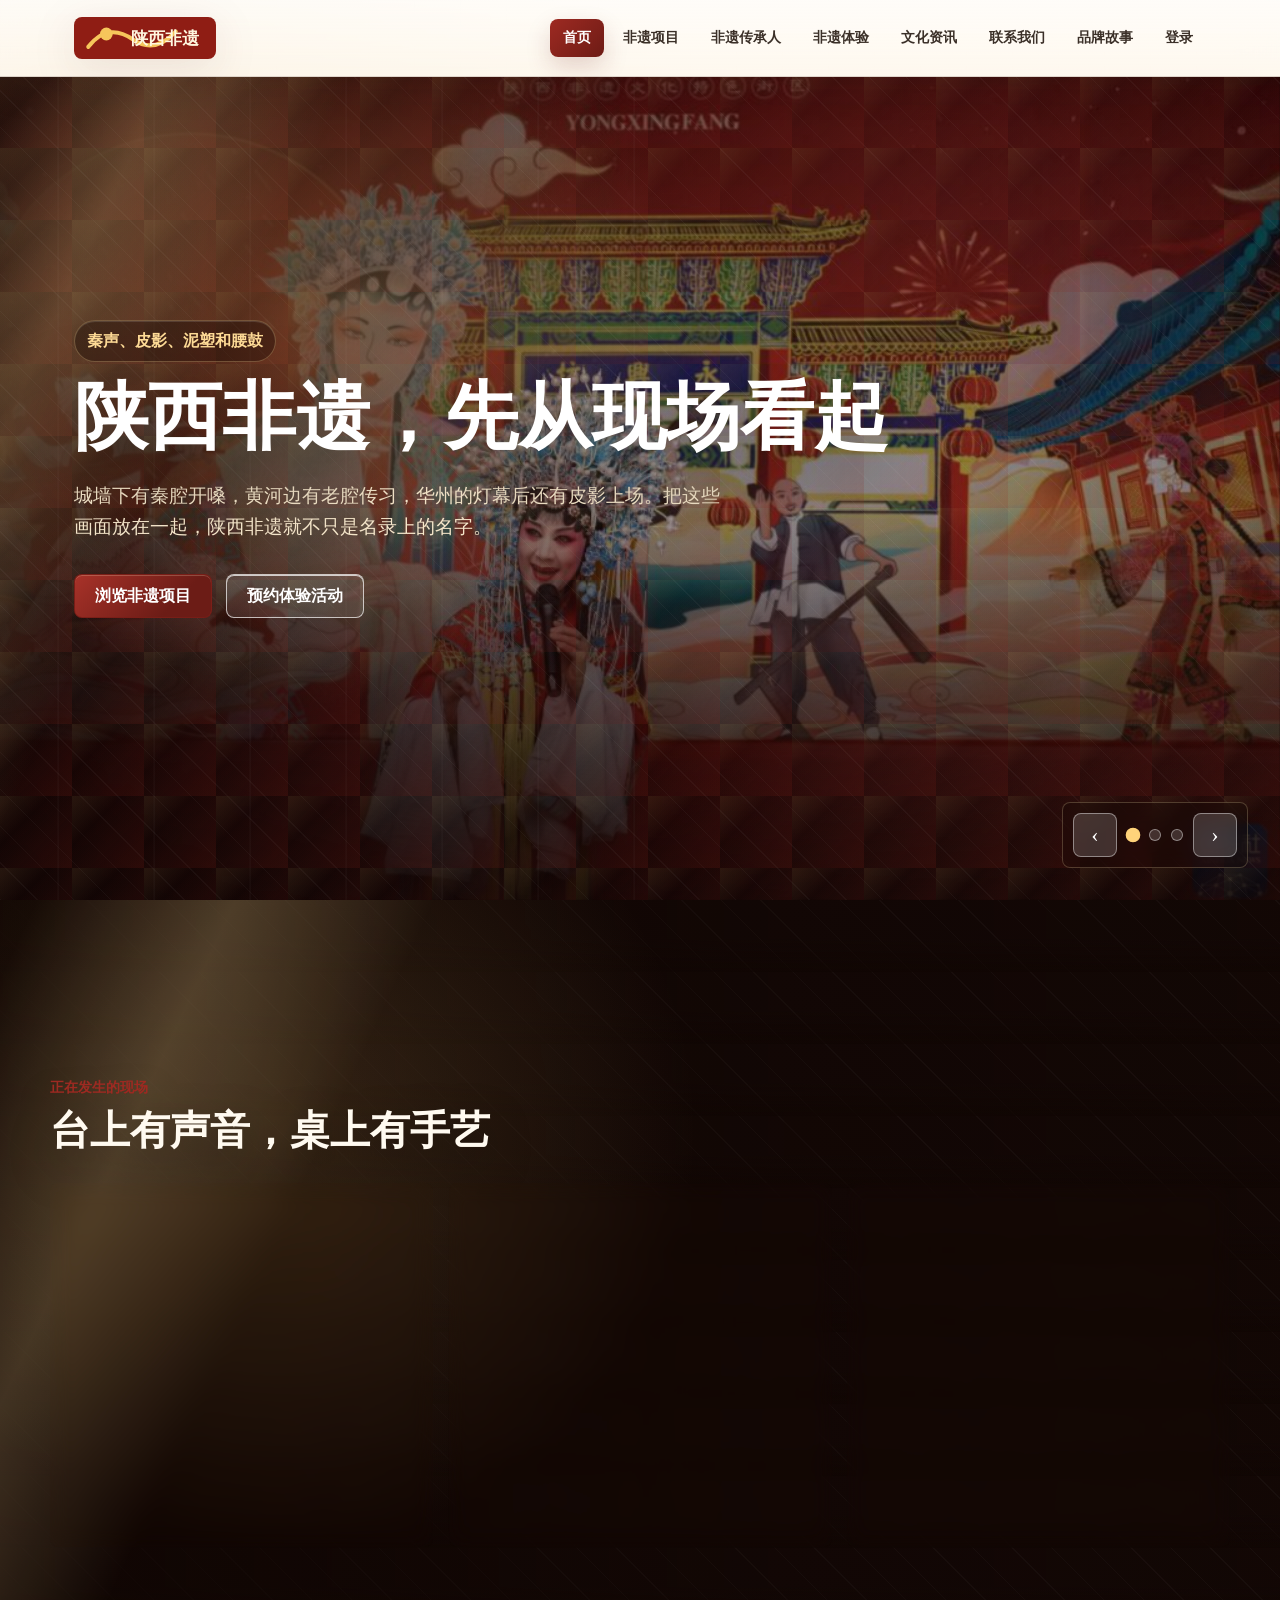
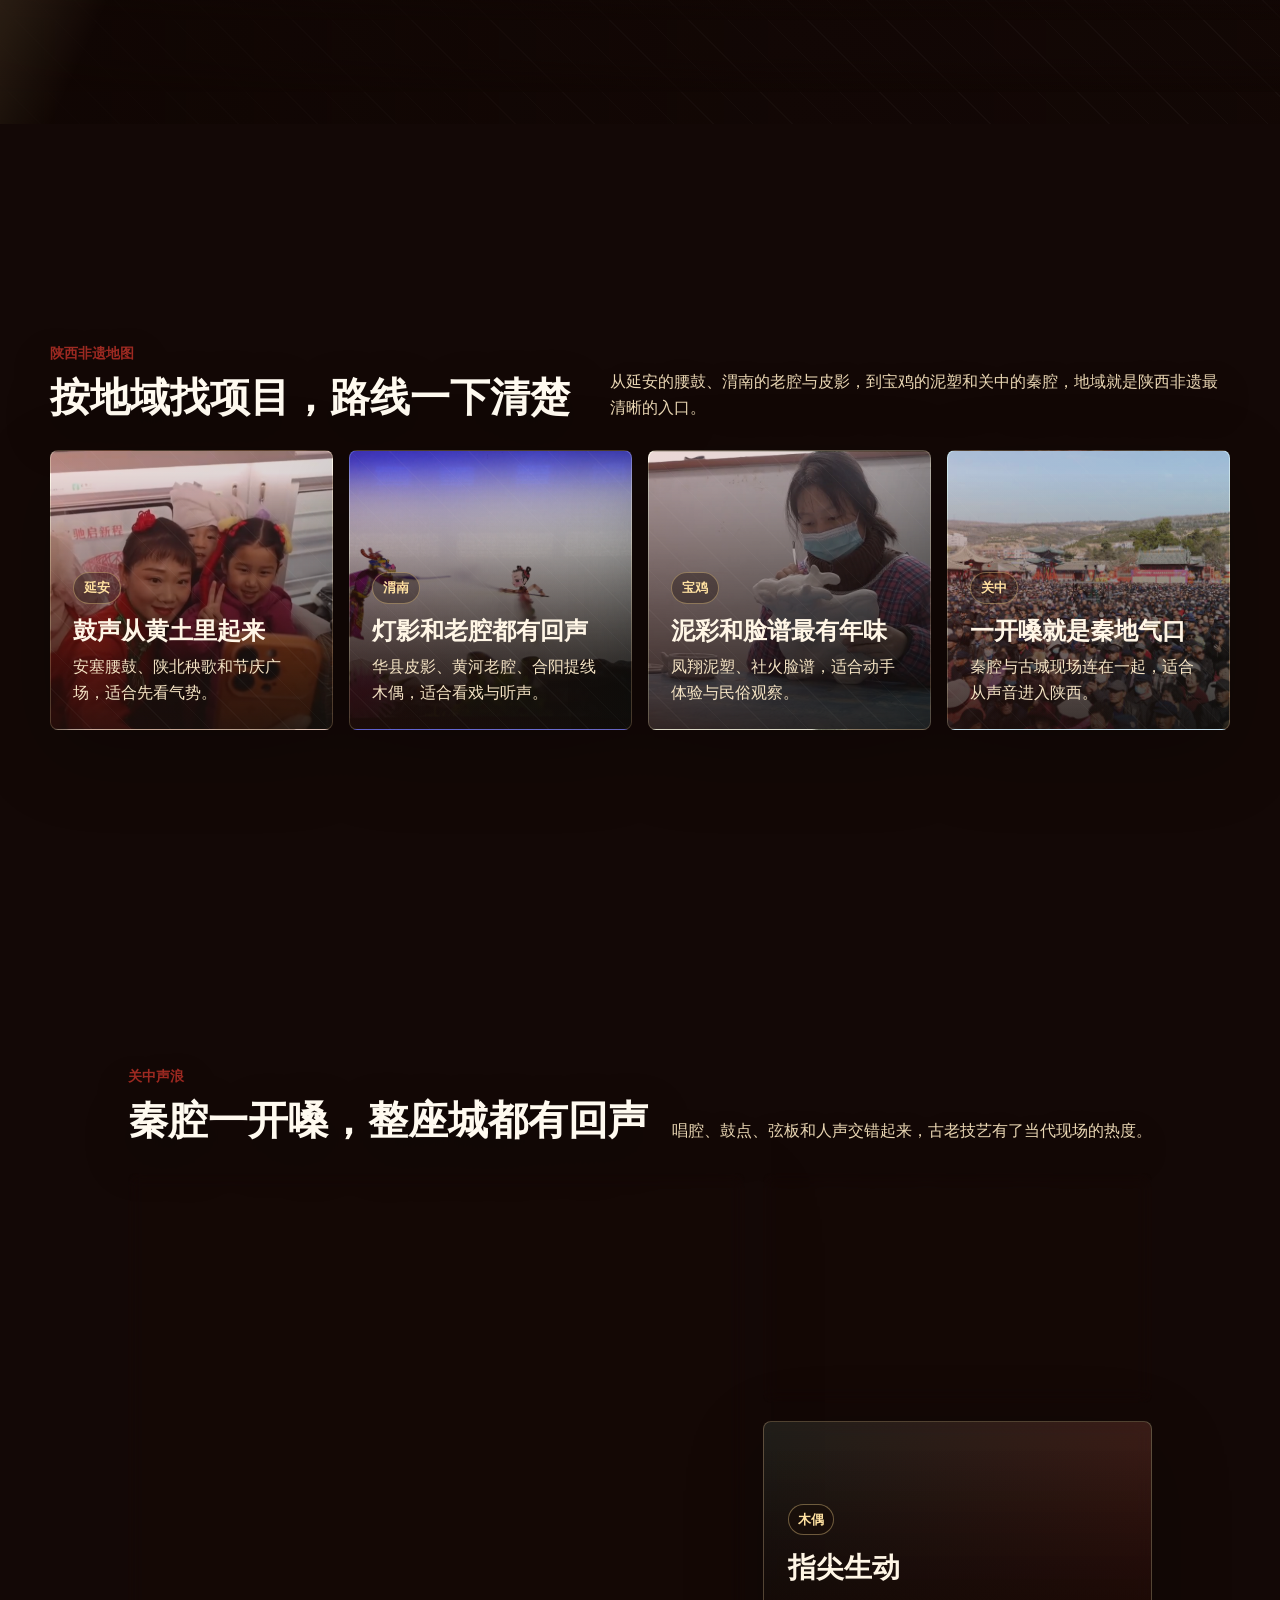
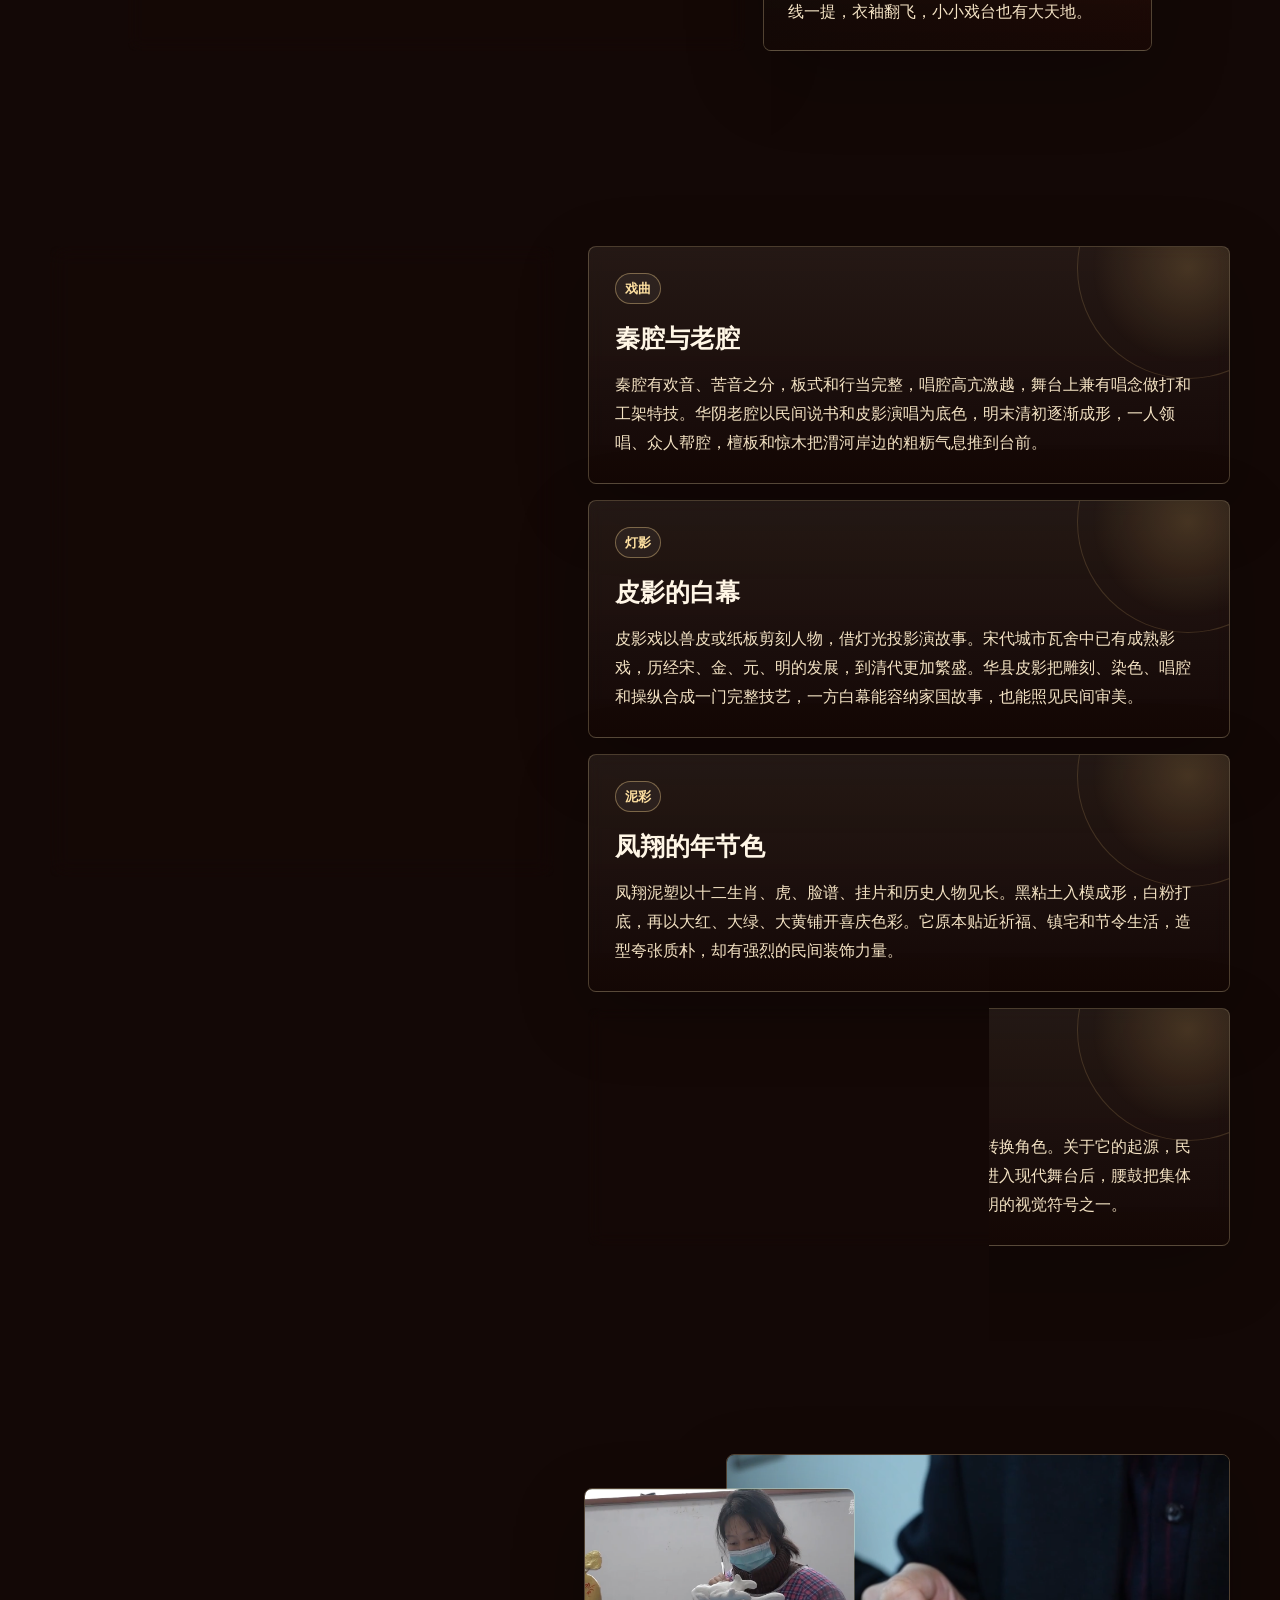
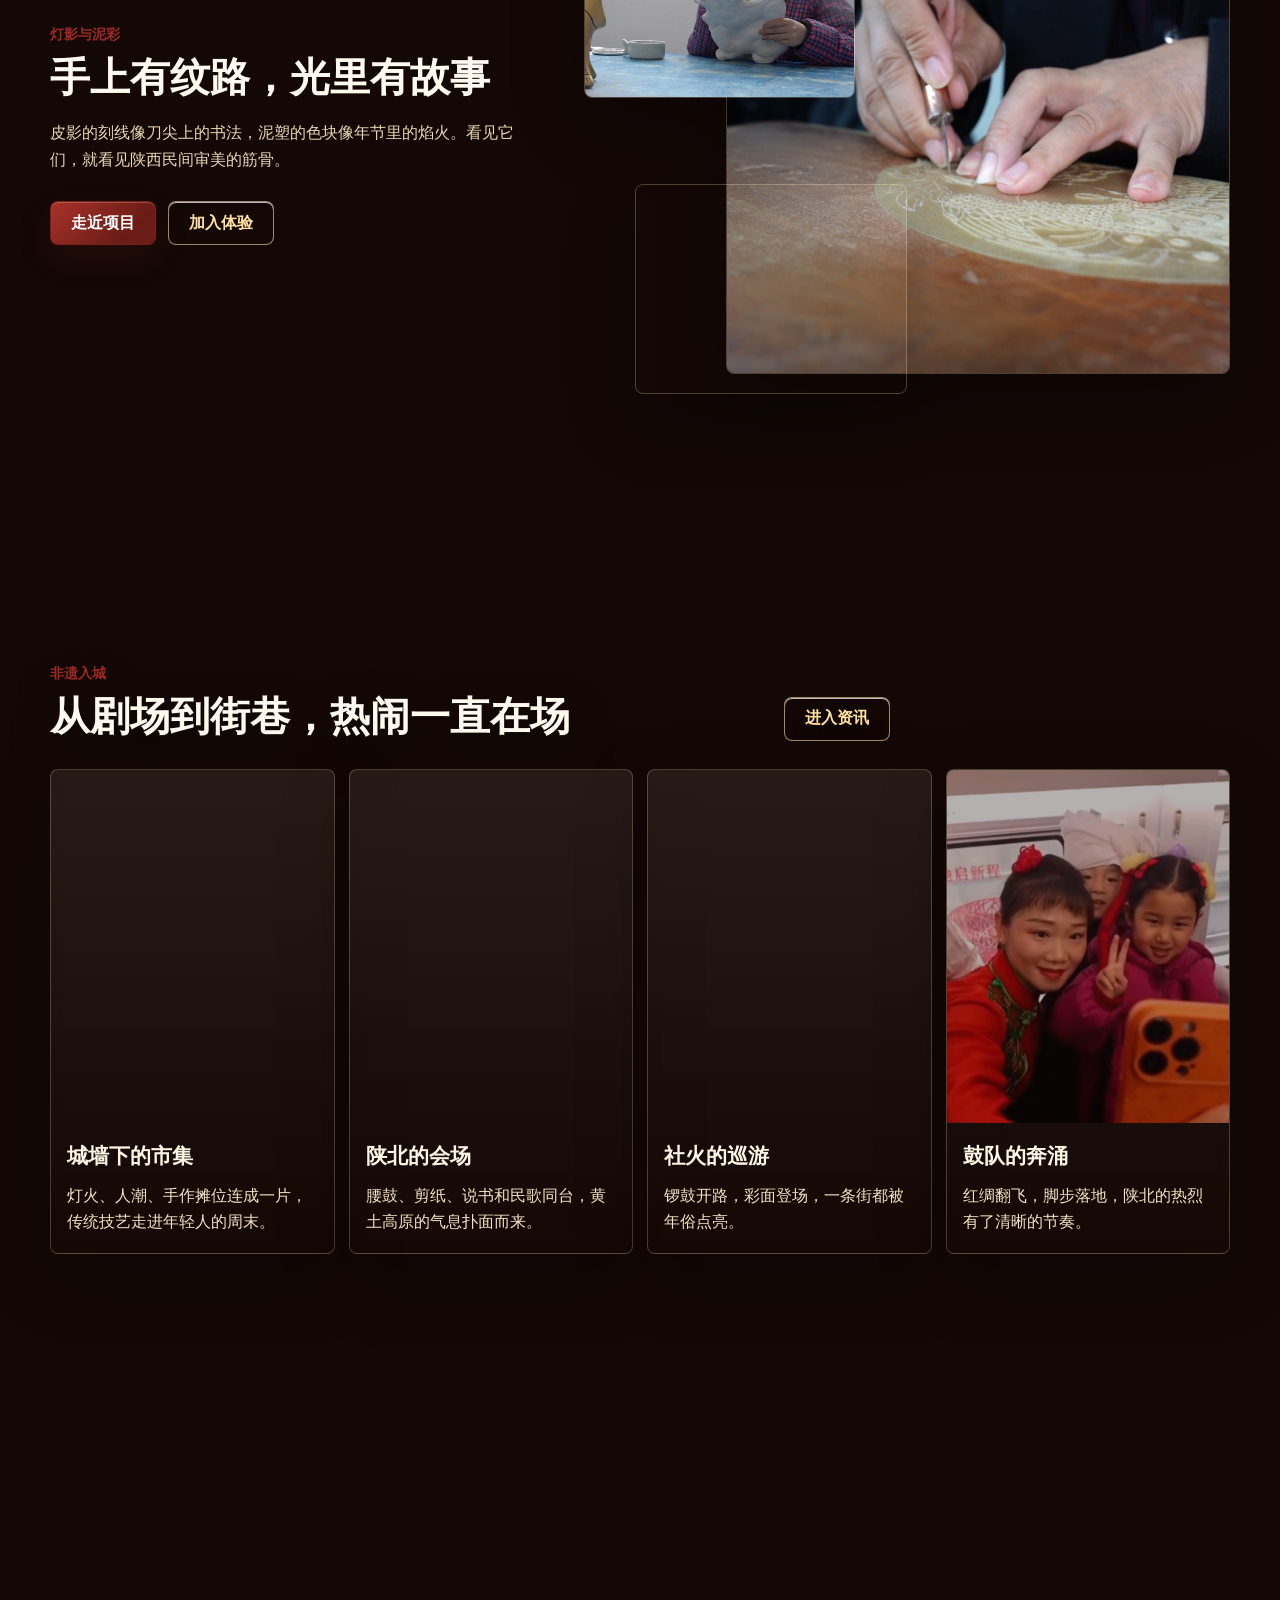
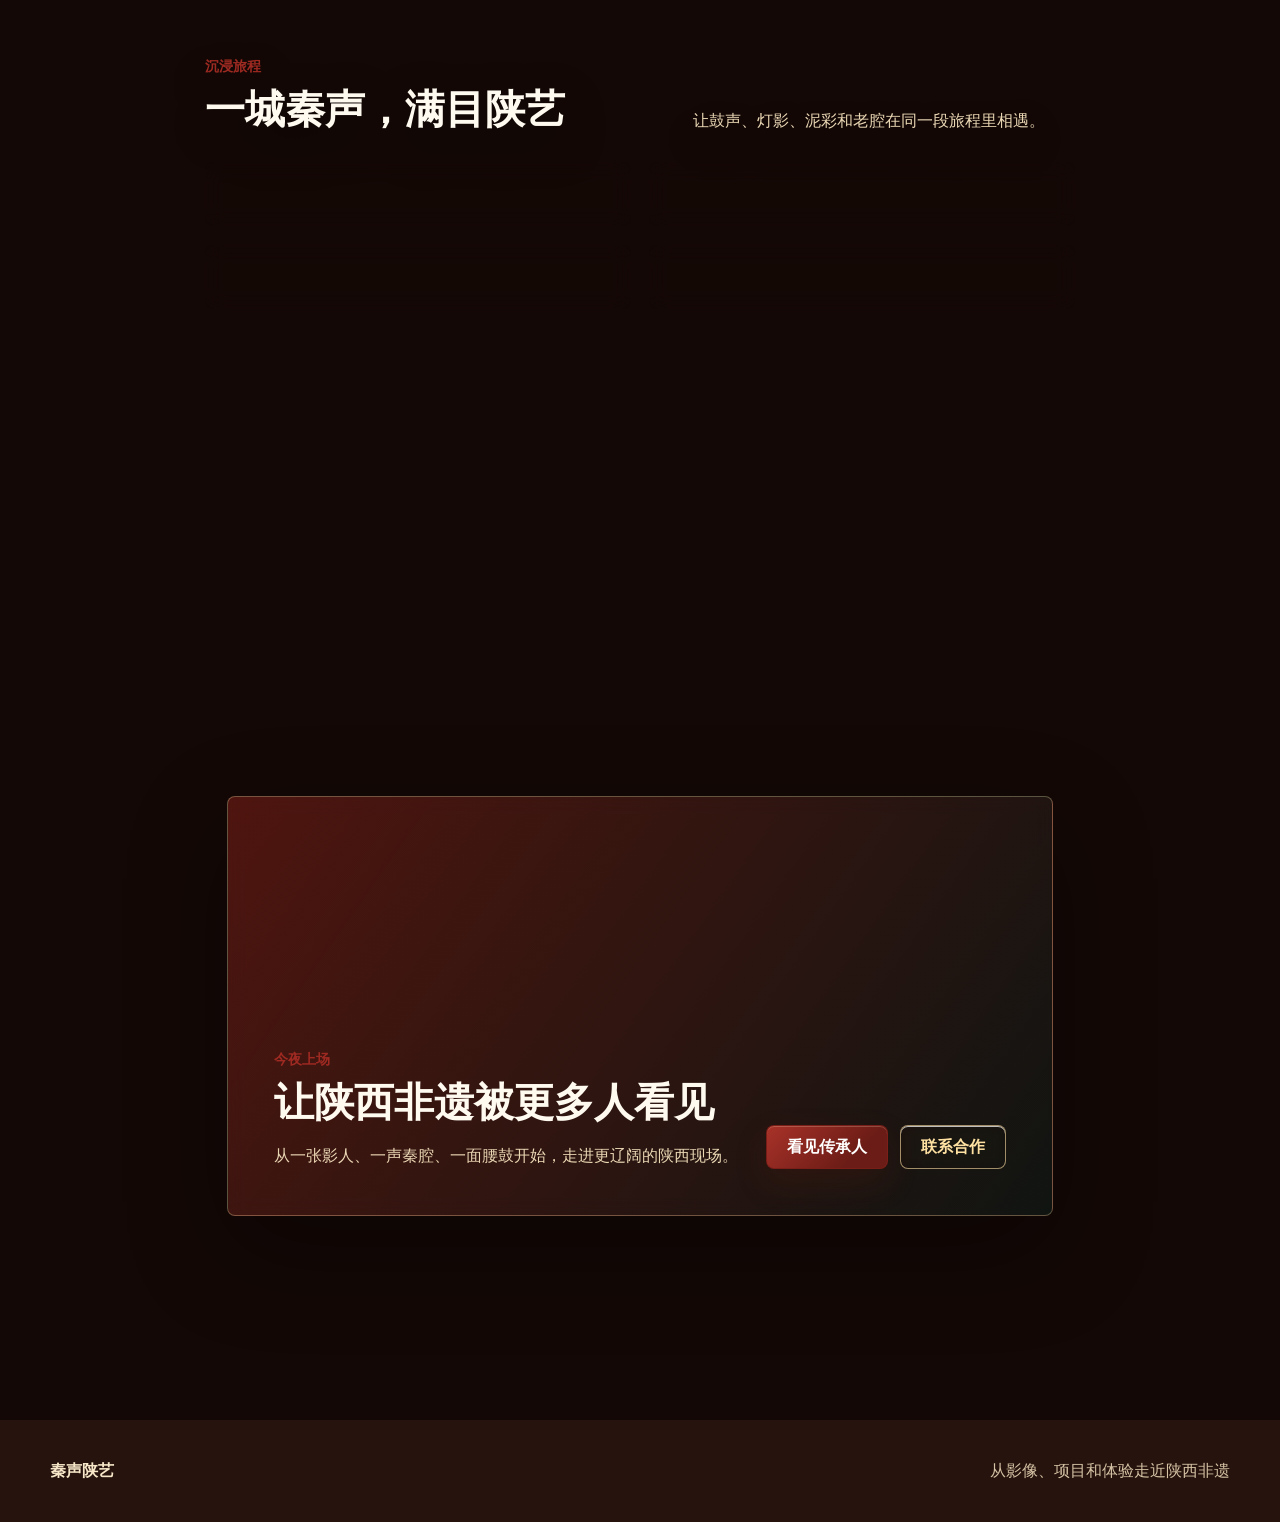
==== index.html @ 2eaa3733 "完善陕西非遗网站" ====
<!DOCTYPE html>
<html lang="zh-CN">
<head>
  <meta charset="UTF-8">
  <meta name="viewport" content="width=device-width, initial-scale=1.0">
  <title>陕西非遗传播与互动平台</title>
  <link rel="stylesheet" href="css/reset.css?v=20260601a">
  <link rel="stylesheet" href="css/common.css?v=20260605b">
  <link rel="stylesheet" href="css/index.css?v=20260605b">
  <link rel="stylesheet" href="css/responsive.css?v=20260605a">
</head>
<body>
  <header class="site-header">
    <nav class="nav-wrap">
      <a class="brand" href="index.html"><img src="img/logo.svg" alt="秦声陕艺 logo"></a>
      <button class="nav-toggle" type="button" aria-label="打开导航" aria-expanded="false">☰</button>
      <ul class="nav-list">
        <li><a class="nav-link" href="index.html">首页</a></li>
        <li><a class="nav-link" href="projects.html">非遗项目</a></li>
        <li><a class="nav-link" href="inheritors.html">非遗传承人</a></li>
        <li><a class="nav-link" href="experience.html">非遗体验</a></li>
        <li><a class="nav-link" href="news.html">文化资讯</a></li>
        <li><a class="nav-link" href="contact.html">联系我们</a></li>
        <li><a class="nav-link" href="about.html">品牌故事</a></li>
        <li><a class="nav-link" href="login.html">登录</a></li>
      </ul>
    </nav>
  </header>

  <main class="main">
    <section class="hero">
      <div class="slides" aria-label="陕西非遗首页轮播图">
        <figure class="slide active"><img src="img/materials/hd/xian-heritage-market/xian-market-xinhua-07.jpg" alt="秦腔表演"></figure>
        <figure class="slide"><img src="img/materials/hd/huaxian-shadow/huazhou-xinhua-2025-poster.jpg" alt="华州皮影戏"></figure>
        <figure class="slide"><img src="img/materials/hd/fengxiang-clay/fengxiang-xinhua-video-poster.png" alt="凤翔泥塑"></figure>
      </div>
      <div class="hero-content">
        <div class="hero-kicker">秦声、皮影、泥塑和腰鼓</div>
        <h1>陕西非遗，先从现场看起</h1>
        <p>城墙下有秦腔开嗓，黄河边有老腔传习，华州的灯幕后还有皮影上场。把这些画面放在一起，陕西非遗就不只是名录上的名字。</p>
        <div class="hero-actions">
          <a class="btn" href="projects.html">浏览非遗项目</a>
          <a class="btn secondary" href="experience.html">预约体验活动</a>
        </div>
      </div>
      <div class="carousel-controls" aria-label="轮播控制">
        <button class="carousel-btn" type="button" data-carousel="prev" aria-label="上一张">‹</button>
        <button class="dot active" type="button" aria-label="第 1 张"></button>
        <button class="dot" type="button" aria-label="第 2 张"></button>
        <button class="dot" type="button" aria-label="第 3 张"></button>
        <button class="carousel-btn" type="button" data-carousel="next" aria-label="下一张">›</button>
      </div>
    </section>

    <div class="scroll-video-page" data-scroll-video>
      <div class="scroll-video-bg" aria-hidden="true">
        <video id="heritageScrollVideo" muted playsinline preload="auto" data-frame-rate="15" src="img/video/heritage-scroll-keyframes.mp4?v=20260601d"></video>
        <div class="scroll-video-shade"></div>
      </div>

      <div class="scroll-video-content">
        <section class="section alt">
          <div class="container">
            <div class="section-head">
              <div>
                <p class="eyebrow">正在发生的现场</p>
                <h2 class="section-title">台上有声音，桌上有手艺</h2>
              </div>
              <a class="btn secondary" href="projects.html">查看全部</a>
            </div>
            <div class="grid three">
              <article class="card">
                <img class="card-media" src="img/materials/hd/ansai-yangge-drum/ansai-cctv-04.jpg" alt="安塞腰鼓" loading="lazy" decoding="async">
                <div class="card-body">
                  <h3>安塞腰鼓</h3>
                  <p>鼓点一起，队伍就往前推。红鼓、白头巾和黄土地挤在同一个画面里，陕北的年味一下就出来了。</p>
                  <div class="tag-row"><span class="tag">传统舞蹈</span><span class="tag">陕北</span></div>
                </div>
              </article>
              <article class="card">
                <img class="card-media" src="img/materials/hd/huaxian-shadow/huazhou-xinhua-2025-01.png" alt="陕西皮影戏" loading="lazy" decoding="async">
                <div class="card-body">
                  <h3>陕西皮影戏</h3>
                  <p>一张牛皮、一盏灯、一方白幕，人物就能开口说故事。真正费功夫的地方，在刻线、染彩和一根根操纵杆上。</p>
                  <div class="tag-row"><span class="tag">传统戏剧</span><span class="tag">皮影</span></div>
                </div>
              </article>
              <article class="card">
                <img class="card-media" src="img/materials/hd/fengxiang-clay/fengxiang-xinhua-video-poster.png" alt="凤翔泥塑" loading="lazy" decoding="async">
                <div class="card-body">
                  <h3>凤翔泥塑</h3>
                  <p>凤翔泥塑不靠光滑取胜，靠的是粗朴的轮廓和大胆的颜色。虎、龙、生肖一摆出来，就有了关中的年节气。</p>
                  <div class="tag-row"><span class="tag">传统美术</span><span class="tag">手工艺</span></div>
                </div>
              </article>
            </div>
          </div>
        </section>

        <section class="section region-section">
          <div class="container">
            <div class="section-head wide-head">
              <div>
                <p class="eyebrow">陕西非遗地图</p>
                <h2 class="section-title">按地域找项目，路线一下清楚</h2>
              </div>
              <p class="section-desc">从延安的腰鼓、渭南的老腔与皮影，到宝鸡的泥塑和关中的秦腔，地域就是陕西非遗最清晰的入口。</p>
            </div>
            <div class="region-grid" aria-label="陕西非遗地域入口">
              <a class="region-card yanan" href="projects.html?region=yanan">
                <span>延安</span>
                <h3>鼓声从黄土里起来</h3>
                <p>安塞腰鼓、陕北秧歌和节庆广场，适合先看气势。</p>
              </a>
              <a class="region-card weinan" href="projects.html?region=weinan">
                <span>渭南</span>
                <h3>灯影和老腔都有回声</h3>
                <p>华县皮影、黄河老腔、合阳提线木偶，适合看戏与听声。</p>
              </a>
              <a class="region-card baoji" href="projects.html?region=baoji">
                <span>宝鸡</span>
                <h3>泥彩和脸谱最有年味</h3>
                <p>凤翔泥塑、社火脸谱，适合动手体验与民俗观察。</p>
              </a>
              <a class="region-card guanzhong" href="projects.html?region=guanzhong">
                <span>关中</span>
                <h3>一开嗓就是秦地气口</h3>
                <p>秦腔与古城现场连在一起，适合从声音进入陕西。</p>
              </a>
            </div>
          </div>
        </section>

        <section class="section sound-section">
          <div class="container">
            <div class="section-head wide-head">
              <div>
                <p class="eyebrow">关中声浪</p>
                <h2 class="section-title">秦腔一开嗓，整座城都有回声</h2>
              </div>
              <p class="section-desc">唱腔、鼓点、弦板和人声交错起来，古老技艺有了当代现场的热度。</p>
            </div>
            <div class="sound-grid">
              <article class="sound-panel large">
                <img src="img/materials/hd/qinqiang-opera/qinqiang-cctv-01.jpg" alt="秦腔舞台" loading="lazy" decoding="async">
                <div>
                  <span>秦腔</span>
                  <h3>高腔入云</h3>
                  <p>一声拖腔压住全场，关中人的豪迈从台口奔出来。</p>
                </div>
              </article>
              <article class="sound-panel">
                <img src="img/materials/hd/huanghe-laoqiang/laoqiang-xinhua-03.jpg" alt="黄河老腔" loading="lazy" decoding="async">
                <div>
                  <span>老腔</span>
                  <h3>黄河作响</h3>
                  <p>板凳、月琴和吼声相撞，粗粝里带着力量。</p>
                </div>
              </article>
              <article class="sound-panel">
                <img src="img/materials/hd/heyang-puppets/puppets-xinhua-02.jpg" alt="合阳提线木偶" loading="lazy" decoding="async">
                <div>
                  <span>木偶</span>
                  <h3>指尖生动</h3>
                  <p>线一提，衣袖翻飞，小小戏台也有大天地。</p>
                </div>
              </article>
            </div>
          </div>
        </section>

        <section class="section history-section">
          <div class="container history-layout">
            <div class="history-lead">
              <p class="eyebrow">千年回声</p>
              <h2 class="section-title">从长安礼乐到黄土高坡，陕西非遗一直在生长</h2>
              <p>陕西的非遗不是静止的陈列。它从周秦汉唐的历史土层里走来，也从关中村社、陕北节庆、渭河岸边和秦岭北麓的民间生活里长出来。秦腔的高腔、老腔的帮唱、西安鼓乐的古谱、华州皮影的灯幕、凤翔泥塑的彩绘、安塞腰鼓的奔腾，合在一起，构成了陕西最有辨识度的文化声场。</p>
              <p>在古长安及周边地区，礼乐、庙会、乐社和民间演出长期交织。西安鼓乐保存着庞大的曲目和古老的乐谱传统，部分曲名与唐代大曲、唐宋燕乐和教坊音乐相呼应；秦腔则在关中民间音乐、方言声腔和戏曲舞台之间成形，明清以后随商旅足迹远行，影响了多个地方剧种。</p>
            </div>
            <div class="history-notes">
              <article>
                <span>戏曲</span>
                <h3>秦腔与老腔</h3>
                <p>秦腔有欢音、苦音之分，板式和行当完整，唱腔高亢激越，舞台上兼有唱念做打和工架特技。华阴老腔以民间说书和皮影演唱为底色，明末清初逐渐成形，一人领唱、众人帮腔，檀板和惊木把渭河岸边的粗粝气息推到台前。</p>
              </article>
              <article>
                <span>灯影</span>
                <h3>皮影的白幕</h3>
                <p>皮影戏以兽皮或纸板剪刻人物，借灯光投影演故事。宋代城市瓦舍中已有成熟影戏，历经宋、金、元、明的发展，到清代更加繁盛。华县皮影把雕刻、染色、唱腔和操纵合成一门完整技艺，一方白幕能容纳家国故事，也能照见民间审美。</p>
              </article>
              <article>
                <span>泥彩</span>
                <h3>凤翔的年节色</h3>
                <p>凤翔泥塑以十二生肖、虎、脸谱、挂片和历史人物见长。黑粘土入模成形，白粉打底，再以大红、大绿、大黄铺开喜庆色彩。它原本贴近祈福、镇宅和节令生活，造型夸张质朴，却有强烈的民间装饰力量。</p>
              </article>
              <article>
                <span>鼓舞</span>
                <h3>安塞腰鼓</h3>
                <p>安塞腰鼓在陕北生产、祭祀、节庆和群众舞蹈中不断转换角色。关于它的起源，民间常把鼓声与古代军阵、祭天祈丰和乡土庆典相连；进入现代舞台后，腰鼓把集体性的步伐、呐喊和鼓点放大，成为陕北精神气质最鲜明的视觉符号之一。</p>
              </article>
            </div>
          </div>
        </section>

        <section class="section craft-section">
          <div class="container craft-layout">
            <div class="craft-copy">
              <p class="eyebrow">灯影与泥彩</p>
              <h2 class="section-title">手上有纹路，光里有故事</h2>
              <p class="section-desc">皮影的刻线像刀尖上的书法，泥塑的色块像年节里的焰火。看见它们，就看见陕西民间审美的筋骨。</p>
              <div class="craft-actions">
                <a class="btn" href="projects.html">走近项目</a>
                <a class="btn secondary" href="experience.html">加入体验</a>
              </div>
            </div>
            <div class="image-stack" aria-label="皮影与泥塑">
              <img class="stack-main" src="img/materials/hd/huaxian-shadow/huazhou-xinhua-2025-04.png" alt="华州皮影刻制" loading="lazy" decoding="async">
              <img class="stack-float top" src="img/materials/hd/fengxiang-clay/fengxiang-xinhua-video-poster.png" alt="凤翔泥塑彩绘" loading="lazy" decoding="async">
              <img class="stack-float bottom" src="img/materials/hd/baoji-folkcraft/baoji-folkcraft-xinhua-03.jpg" alt="宝鸡民间手作" loading="lazy" decoding="async">
            </div>
          </div>
        </section>

        <section class="section pulse-section">
          <div class="container">
            <div class="section-head">
              <div>
                <p class="eyebrow">非遗入城</p>
                <h2 class="section-title">从剧场到街巷，热闹一直在场</h2>
              </div>
              <a class="btn secondary" href="news.html">进入资讯</a>
            </div>
            <div class="pulse-row">
              <article>
                <img src="img/materials/hd/xian-heritage-market/xian-market-xinhua-04.jpg" alt="西安非遗市集" loading="lazy" decoding="async">
                <h3>城墙下的市集</h3>
                <p>灯火、人潮、手作摊位连成一片，传统技艺走进年轻人的周末。</p>
              </article>
              <article>
                <img src="img/materials/hd/yulin-heritage-fair/yulin-fair-photo-xinhua-08.jpg" alt="榆林非遗展示" loading="lazy" decoding="async">
                <h3>陕北的会场</h3>
                <p>腰鼓、剪纸、说书和民歌同台，黄土高原的气息扑面而来。</p>
              </article>
              <article>
                <img src="img/materials/hd/longzhou-shehuo/longzhou-shehuo-xinhua-01.jpg" alt="陇州社火" loading="lazy" decoding="async">
                <h3>社火的巡游</h3>
                <p>锣鼓开路，彩面登场，一条街都被年俗点亮。</p>
              </article>
              <article>
                <img src="img/materials/hd/ansai-yangge-drum/ansai-cctv-10.jpg" alt="安塞腰鼓队伍" loading="lazy" decoding="async">
                <h3>鼓队的奔涌</h3>
                <p>红绸翻飞，脚步落地，陕北的热烈有了清晰的节奏。</p>
              </article>
            </div>
          </div>
        </section>

        <section class="section route-section">
          <div class="container">
            <div class="section-head">
              <div>
                <p class="eyebrow">沉浸旅程</p>
                <h2 class="section-title">一城秦声，满目陕艺</h2>
              </div>
              <p class="section-desc">让鼓声、灯影、泥彩和老腔在同一段旅程里相遇。</p>
            </div>
            <ul class="timeline">
              <li><strong>秦声开场：</strong>锣鼓一响，关中气象扑面而来。</li>
              <li><strong>灯影入梦：</strong>一方白幕，照见华州皮影的古韵新生。</li>
              <li><strong>泥彩成形：</strong>凤翔泥塑把年节的热烈留在掌心。</li>
              <li><strong>黄河回声：</strong>老腔、腰鼓和木偶，把陕西唱给更多人听。</li>
            </ul>
          </div>
        </section>

        <section class="section finale-section">
          <div class="container finale-card">
            <div>
              <p class="eyebrow">今夜上场</p>
              <h2 class="section-title">让陕西非遗被更多人看见</h2>
              <p class="section-desc">从一张影人、一声秦腔、一面腰鼓开始，走进更辽阔的陕西现场。</p>
            </div>
            <div class="finale-links">
              <a class="btn" href="inheritors.html">看见传承人</a>
              <a class="btn secondary" href="contact.html">联系合作</a>
            </div>
          </div>
        </section>

        <footer class="site-footer">
          <div class="footer-inner">
            <strong>秦声陕艺</strong>
            <p>从影像、项目和体验走近陕西非遗</p>
          </div>
        </footer>
      </div>
    </div>
  </main>

  <script src="js/main.js?v=20260601d"></script>
  <script src="js/carousel.js"></script>
  <script src="js/scroll-video.js?v=20260601d"></script>
</body>
</html>
---- css/common.css ----
:root {
  --red: #9e2a22;
  --red-dark: #52140f;
  --gold: #d9ad63;
  --teal: #164844;
  --ink: #201a16;
  --muted: #776b5d;
  --paper: #f5efe3;
  --white: #fffdfa;
  --line: rgba(107, 76, 45, 0.16);
  --line-strong: rgba(126, 88, 47, 0.28);
  --shadow: 0 24px 70px rgba(42, 25, 13, 0.14);
  --shadow-deep: 0 34px 100px rgba(25, 14, 8, 0.28);
  --motion: cubic-bezier(0.22, 1, 0.36, 1);
}

body {
  background:
    radial-gradient(circle at 10% 0%, rgba(217, 173, 99, 0.18), transparent 34rem),
    radial-gradient(circle at 92% 18%, rgba(22, 72, 68, 0.12), transparent 30rem),
    linear-gradient(180deg, #fbf7ef 0%, #f2eadc 100%);
}

body::before {
  content: "";
  position: fixed;
  inset: 0;
  z-index: -1;
  pointer-events: none;
  background-image:
    linear-gradient(rgba(86, 55, 26, 0.035) 1px, transparent 1px),
    linear-gradient(90deg, rgba(86, 55, 26, 0.026) 1px, transparent 1px);
  background-size: 46px 46px;
  mask-image: linear-gradient(180deg, rgba(0, 0, 0, 0.86), transparent 78%);
}

.site-header {
  position: fixed;
  top: 0;
  left: 0;
  z-index: 50;
  width: 100%;
  background:
    linear-gradient(180deg, rgba(255, 253, 250, 0.88), rgba(255, 249, 239, 0.78));
  border-bottom: 1px solid rgba(126, 88, 47, 0.16);
  box-shadow: 0 12px 38px rgba(45, 25, 12, 0.08);
  backdrop-filter: blur(18px) saturate(1.18);
}

.site-header::after {
  content: "";
  position: absolute;
  left: 0;
  right: 0;
  bottom: -1px;
  height: 1px;
  background: linear-gradient(90deg, transparent, rgba(199, 150, 65, 0.9), transparent);
  transform: translateX(-100%);
  animation: headerTrace 3600ms ease-in-out infinite;
}

.nav-wrap {
  display: flex;
  align-items: center;
  justify-content: space-between;
  gap: 24px;
  max-width: 1180px;
  height: 76px;
  margin: 0 auto;
  padding: 0 24px;
}

.brand {
  display: inline-flex;
  align-items: center;
  gap: 10px;
  font-weight: 800;
  color: var(--red-dark);
  white-space: nowrap;
}

.brand img {
  width: 142px;
  height: auto;
  filter: drop-shadow(0 10px 20px rgba(82, 20, 15, 0.1));
}

.nav-toggle {
  display: none;
  width: 42px;
  height: 42px;
  border: 1px solid var(--line);
  border-radius: 8px;
  background: var(--white);
  color: var(--red-dark);
}

.nav-list {
  display: flex;
  align-items: center;
  gap: 6px;
  padding: 0;
  list-style: none;
}

.nav-link {
  display: inline-flex;
  align-items: center;
  min-height: 38px;
  padding: 0 13px;
  border-radius: 8px;
  color: #3b3028;
  font-size: 14px;
  font-weight: 700;
  transition: color 180ms ease, background-color 180ms ease, transform 180ms ease, box-shadow 180ms ease;
}

.nav-link:hover,
.nav-link.active {
  color: #fff;
  background: linear-gradient(135deg, var(--red), #6d1b15);
  box-shadow: 0 10px 24px rgba(110, 29, 21, 0.18);
}

.nav-link:hover {
  transform: translateY(-1px);
}

.main {
  padding-top: 76px;
}

.section {
  padding: 86px 24px;
}

.section.alt {
  background:
    linear-gradient(135deg, rgba(255, 253, 250, 0.62), rgba(236, 223, 199, 0.68)),
    #f5eddd;
}

.container {
  max-width: 1180px;
  margin: 0 auto;
}

.section-head {
  display: flex;
  align-items: end;
  justify-content: space-between;
  gap: 24px;
  margin-bottom: 28px;
  animation: softRise 520ms var(--motion) both;
}

.eyebrow {
  margin-bottom: 8px;
  color: var(--red);
  font-size: 14px;
  font-weight: 800;
  letter-spacing: 0;
}

.section-title {
  color: var(--ink);
  font-size: 40px;
  line-height: 1.2;
  letter-spacing: 0;
}

.section-desc {
  max-width: 620px;
  color: var(--muted);
}

.nowrap {
  display: inline-block;
  white-space: nowrap;
}

.btn {
  position: relative;
  overflow: hidden;
  display: inline-flex;
  align-items: center;
  justify-content: center;
  min-height: 44px;
  padding: 0 20px;
  border: 1px solid rgba(122, 30, 23, 0.92);
  border-radius: 8px;
  background:
    linear-gradient(135deg, #a83229, #6c1c16 72%),
    var(--red);
  color: #fff;
  font-weight: 800;
  box-shadow: 0 14px 32px rgba(111, 29, 20, 0.2), inset 0 1px 0 rgba(255, 238, 200, 0.22);
  transition: transform 180ms ease, box-shadow 180ms ease, background-color 180ms ease, border-color 180ms ease;
}

.btn::before {
  content: "";
  position: absolute;
  inset: -40% -70%;
  background: linear-gradient(110deg, transparent 35%, rgba(255, 232, 175, 0.45), transparent 65%);
  transform: translateX(-65%) rotate(8deg);
  transition: transform 520ms var(--motion);
}

.btn:hover::before {
  transform: translateX(65%) rotate(8deg);
}

.btn > * {
  position: relative;
}

.btn.secondary {
  border-color: rgba(128, 85, 38, 0.34);
  background: rgba(255, 253, 250, 0.68);
  color: var(--red-dark);
  box-shadow: inset 0 1px 0 rgba(255, 255, 255, 0.72);
  backdrop-filter: blur(10px);
}

.btn:hover {
  transform: translateY(-1px);
  box-shadow: 0 20px 42px rgba(101, 26, 19, 0.22), inset 0 1px 0 rgba(255, 238, 200, 0.24);
}

.grid {
  display: grid;
  gap: 22px;
}

.grid.three {
  grid-template-columns: repeat(3, minmax(0, 1fr));
}

.grid.four {
  grid-template-columns: repeat(4, minmax(0, 1fr));
}

.card {
  position: relative;
  overflow: hidden;
  border: 1px solid var(--line);
  border-radius: 8px;
  background:
    linear-gradient(180deg, rgba(255, 255, 255, 0.86), rgba(255, 250, 241, 0.96)),
    var(--white);
  box-shadow: 0 12px 36px rgba(65, 39, 20, 0.08);
  animation: softRise 520ms var(--motion) both;
  transition: transform 260ms var(--motion), box-shadow 260ms var(--motion), border-color 260ms ease;
}

.card-media {
  width: 100%;
  aspect-ratio: 16 / 10;
  object-fit: cover;
  filter: saturate(0.98) contrast(1.04);
  transition: transform 600ms var(--motion);
}

.card:hover {
  border-color: rgba(217, 173, 99, 0.72);
  transform: translateY(-7px) scale(1.01);
  box-shadow: 0 28px 76px rgba(58, 34, 17, 0.18);
}

.card:hover .card-media {
  transform: scale(1.025);
}

.card-body {
  position: relative;
  z-index: 2;
  padding: 22px;
}

.card h3 {
  margin-bottom: 8px;
  color: #31231d;
  font-size: 21px;
}

.tag-row {
  display: flex;
  flex-wrap: wrap;
  gap: 8px;
  margin-top: 14px;
}

.tag {
  display: inline-flex;
  align-items: center;
  min-height: 28px;
  padding: 0 10px;
  border: 1px solid rgba(139, 94, 43, 0.22);
  border-radius: 6px;
  background: rgba(255, 247, 232, 0.72);
  color: #68411f;
  font-size: 13px;
  font-weight: 700;
}

.media-source {
  margin-top: 12px;
  color: #8b7a6a;
  font-size: 12px;
}

.grid .card:nth-child(2),
.news-list li:nth-child(2),
.timeline li:nth-child(2),
.source-list li:nth-child(2) {
  animation-delay: 70ms;
}

.grid .card:nth-child(3),
.news-list li:nth-child(3),
.timeline li:nth-child(3),
.source-list li:nth-child(3) {
  animation-delay: 130ms;
}

.grid .card:nth-child(4),
.news-list li:nth-child(4),
.timeline li:nth-child(4),
.source-list li:nth-child(4) {
  animation-delay: 190ms;
}

.page-hero {
  position: relative;
  min-height: 410px;
  display: grid;
  align-items: end;
  padding: 134px 24px 70px;
  color: #fff;
  background:
    linear-gradient(90deg, rgba(48, 12, 8, 0.86), rgba(48, 12, 8, 0.34)),
    url("../img/materials/hd/xian-heritage-market/xian-market-xinhua-07.jpg") center / cover;
  overflow: hidden;
}

.page-hero::before {
  content: "";
  position: absolute;
  inset: -3%;
  background: inherit;
  transform: scale(1.04);
  animation: heroDrift 9000ms var(--motion) both;
}

.page-hero::after {
  content: "";
  position: absolute;
  inset: 0;
  background:
    radial-gradient(circle at 18% 28%, rgba(255, 219, 151, 0.22), transparent 20rem),
    linear-gradient(115deg, transparent 0 38%, rgba(255, 222, 146, 0.18) 48%, transparent 58%),
    repeating-linear-gradient(90deg, rgba(255, 255, 255, 0.035) 0 1px, transparent 1px 80px);
  mix-blend-mode: screen;
  transform: translateX(-35%);
  animation: lightSweep 5600ms ease-in-out infinite;
  pointer-events: none;
}

.page-hero .container {
  position: relative;
  z-index: 1;
  animation: softRise 620ms var(--motion) both;
}

.projects-hero {
  background:
    linear-gradient(90deg, rgba(32, 9, 6, 0.9), rgba(32, 9, 6, 0.42) 58%, rgba(15, 6, 4, 0.38));
}

.inheritors-hero {
  background:
    linear-gradient(90deg, rgba(48, 12, 8, 0.9), rgba(48, 12, 8, 0.3)),
    url("../img/materials/hd/huaxian-shadow/huazhou-xinhua-2025-05.png") center / cover;
}

.experience-hero {
  background:
    linear-gradient(90deg, rgba(48, 12, 8, 0.86), rgba(48, 12, 8, 0.32)),
    url("../img/materials/hd/fengxiang-clay/fengxiang-xinhua-video-poster.png") center / cover;
}

.news-hero {
  background:
    linear-gradient(90deg, rgba(48, 12, 8, 0.86), rgba(48, 12, 8, 0.3)),
    url("../img/materials/hd/yulin-heritage-fair/yulin-fair-photo-xinhua-05.jpg") center / cover;
}

.about-hero {
  background:
    linear-gradient(90deg, rgba(48, 12, 8, 0.88), rgba(48, 12, 8, 0.3)),
    url("../img/materials/hd/longzhou-shehuo/longzhou-shehuo-xinhua-01.jpg") center / cover;
}

.contact-hero {
  background:
    linear-gradient(90deg, rgba(48, 12, 8, 0.86), rgba(48, 12, 8, 0.28)),
    url("../img/materials/hd/yulin-heritage-fair/yulin-fair-photo-xinhua-08.jpg") center / cover;
}

.page-hero .container {
  width: 100%;
}

.page-hero h1 {
  max-width: 760px;
  font-family: var(--display-font);
  font-size: 68px;
  font-weight: 700;
  line-height: 1.05;
  text-shadow: 0 26px 72px rgba(0, 0, 0, 0.42);
}

.page-hero p {
  max-width: 650px;
  margin-top: 18px;
  color: #f8e6c7;
  font-size: 18px;
}

.info-list {
  display: grid;
  gap: 12px;
}

.info-list li {
  padding-left: 4px;
}

.table-wrap {
  overflow-x: auto;
  border: 1px solid var(--line);
  border-radius: 8px;
  background: rgba(255, 253, 250, 0.9);
  box-shadow: var(--shadow);
  animation: softRise 520ms var(--motion) both;
}

table {
  width: 100%;
  border-collapse: collapse;
  min-width: 720px;
}

th,
td {
  padding: 15px 18px;
  border-bottom: 1px solid var(--line);
  text-align: left;
}

th {
  background: linear-gradient(135deg, #842119, #4b1510);
  color: #fff;
}

tr:last-child td {
  border-bottom: 0;
}

.form-panel {
  display: grid;
  gap: 18px;
  padding: 30px;
  border: 1px solid var(--line);
  border-radius: 8px;
  background:
    linear-gradient(180deg, rgba(255, 255, 255, 0.9), rgba(255, 249, 239, 0.94)),
    var(--white);
  box-shadow: var(--shadow);
  animation: softRise 520ms var(--motion) both;
}

.form-grid {
  display: grid;
  grid-template-columns: repeat(2, minmax(0, 1fr));
  gap: 18px;
}

.field {
  display: grid;
  gap: 7px;
}

.field.full {
  grid-column: 1 / -1;
}

.field label {
  font-weight: 800;
}

.field input,
.field select,
.field textarea {
  width: 100%;
  min-height: 44px;
  padding: 9px 12px;
  border: 1px solid rgba(126, 88, 47, 0.24);
  border-radius: 8px;
  background: rgba(255, 253, 250, 0.86);
  color: var(--ink);
  transition: border-color 180ms ease, box-shadow 180ms ease, background-color 180ms ease;
}

.field input:focus,
.field select:focus,
.field textarea:focus,
.filter-panel input:focus,
.filter-panel select:focus {
  outline: none;
  border-color: var(--gold);
  background: #fffdf8;
  box-shadow: 0 0 0 4px rgba(199, 150, 65, 0.18);
}

.field textarea {
  min-height: 112px;
  resize: vertical;
}

.choice-row {
  display: flex;
  flex-wrap: wrap;
  gap: 12px 20px;
}

.choice-row label {
  display: inline-flex;
  align-items: center;
  gap: 6px;
  font-weight: 600;
}

.error {
  min-height: 20px;
  color: #b2251a;
  font-size: 13px;
}

.success {
  color: #186a35;
  font-weight: 800;
}

.site-footer {
  padding: 38px 24px;
  background:
    linear-gradient(135deg, #2b1711, #122f2d);
  color: #f7e7c8;
  animation: softRise 520ms var(--motion) both;
}

.footer-inner {
  display: flex;
  align-items: center;
  justify-content: space-between;
  gap: 18px;
  max-width: 1180px;
  margin: 0 auto;
}

.footer-inner p {
  color: #d6c3a5;
}

@keyframes softRise {
  from {
    opacity: 0.01;
    transform: translateY(14px);
  }

  to {
    opacity: 1;
    transform: translateY(0);
  }
}

@keyframes headerTrace {
  0%,
  34% {
    transform: translateX(-100%);
  }

  70%,
  100% {
    transform: translateX(100%);
  }
}

@keyframes heroDrift {
  from {
    transform: scale(1.08) translateX(-1.2%);
  }

  to {
    transform: scale(1.02) translateX(0);
  }
}

@keyframes lightSweep {
  0%,
  28% {
    transform: translateX(-42%);
    opacity: 0;
  }

  46% {
    opacity: 1;
  }

  78%,
  100% {
    transform: translateX(42%);
    opacity: 0;
  }
}

@keyframes patternMove {
  from {
    background-position: 0 0, 0 0, 0 0;
  }

  to {
    background-position: 0 0, 72px 72px, 0 0;
  }
}

@keyframes modalIn {
  from {
    opacity: 0.01;
    transform: translateY(12px) scale(0.985);
  }

  to {
    opacity: 1;
    transform: translateY(0) scale(1);
  }
}

@keyframes backdropIn {
  from {
    opacity: 0.01;
  }

  to {
    opacity: 1;
  }
}

@media (max-width: 680px) {
  .section-title {
    font-size: 28px;
  }

  .page-hero h1 {
    font-size: 42px;
  }
}

@media (prefers-reduced-motion: reduce) {
  *,
  *::before,
  *::after {
    scroll-behavior: auto !important;
    transition-duration: 0.01ms !important;
    animation-duration: 0.01ms !important;
    animation-iteration-count: 1 !important;
  }
}
---- css/index.css ----
.hero {
  position: relative;
  min-height: calc(100vh - 76px);
  overflow: hidden;
  color: #fff;
  background: #170807;
  isolation: isolate;
}

.hero::before {
  content: "";
  position: absolute;
  inset: 0;
  z-index: 2;
  pointer-events: none;
  background:
    linear-gradient(115deg, transparent 0 36%, rgba(255, 216, 141, 0.22) 47%, transparent 58%),
    repeating-linear-gradient(90deg, rgba(255, 255, 255, 0.04) 0 1px, transparent 1px 96px);
  mix-blend-mode: screen;
  transform: translateX(-48%);
  animation: lightSweep 6200ms ease-in-out infinite;
}

.hero::after {
  content: "";
  position: absolute;
  inset: 0;
  z-index: 1;
  pointer-events: none;
  background:
    radial-gradient(circle at 24% 30%, rgba(255, 204, 117, 0.22), transparent 24rem),
    linear-gradient(135deg, rgba(217, 173, 99, 0.1), transparent 34%, rgba(143, 35, 27, 0.2) 100%),
    repeating-linear-gradient(45deg, rgba(255, 255, 255, 0.035) 0 1px, transparent 1px 26px),
    linear-gradient(180deg, transparent 52%, rgba(12, 5, 4, 0.58));
  background-size: auto, 72px 72px, auto;
  animation: patternMove 12000ms linear infinite;
}

.slides,
.slide {
  position: absolute;
  inset: 0;
}

.slide {
  opacity: 0;
  transition: opacity 700ms ease;
}

.slide.active {
  opacity: 1;
}

.slide.active img {
  animation: heroZoom 5200ms var(--motion) both;
}

.slide img {
  width: 100%;
  height: 100%;
  object-fit: cover;
}

.slide::after {
  content: "";
  position: absolute;
  inset: 0;
  background:
    linear-gradient(90deg, rgba(24, 6, 5, 0.92), rgba(24, 6, 5, 0.38) 52%, rgba(15, 7, 4, 0.18)),
    linear-gradient(0deg, rgba(19, 8, 5, 0.82), rgba(19, 8, 5, 0.02) 48%);
}

.hero-content {
  position: relative;
  z-index: 3;
  display: grid;
  align-content: center;
  min-height: calc(100vh - 76px);
  max-width: 1180px;
  margin: 0 auto;
  padding: 84px 24px 122px;
  animation: softRise 720ms var(--motion) both;
}

.hero-kicker {
  position: relative;
  width: fit-content;
  margin-bottom: 18px;
  padding: 7px 12px;
  border: 1px solid rgba(255, 220, 151, 0.28);
  border-radius: 999px;
  background: rgba(20, 8, 5, 0.34);
  color: #ffdc97;
  font-weight: 900;
  box-shadow: inset 0 1px 0 rgba(255, 255, 255, 0.12);
  backdrop-filter: blur(8px);
}

.hero-kicker::after {
  display: none;
}

.hero h1 {
  max-width: 900px;
  font-family: var(--display-font);
  font-size: 74px;
  font-weight: 700;
  line-height: 1.02;
  text-shadow: 0 30px 80px rgba(0, 0, 0, 0.5);
  animation: titleFocus 760ms 120ms var(--motion) both;
}

.hero p {
  max-width: 660px;
  margin: 24px 0 32px;
  color: #f8e9cd;
  font-size: 19px;
  text-shadow: 0 12px 34px rgba(0, 0, 0, 0.42);
}

.hero-actions {
  display: flex;
  flex-wrap: wrap;
  gap: 14px;
}

.hero .btn.secondary {
  border-color: rgba(255, 255, 255, 0.68);
  background: rgba(255, 255, 255, 0.1);
  color: #fff;
}

.carousel-controls {
  position: absolute;
  right: 32px;
  bottom: 32px;
  z-index: 3;
  display: flex;
  align-items: center;
  gap: 10px;
  padding: 10px;
  border: 1px solid rgba(255, 230, 178, 0.22);
  border-radius: 8px;
  background: rgba(18, 8, 5, 0.26);
  backdrop-filter: blur(10px);
}

.carousel-btn,
.dot {
  border: 1px solid rgba(255, 255, 255, 0.42);
  background: rgba(255, 255, 255, 0.16);
  color: #fff;
}

.carousel-btn {
  width: 44px;
  height: 44px;
  border-radius: 8px;
  font-size: 22px;
  transition: transform 180ms ease, background-color 180ms ease;
}

.carousel-btn:hover {
  background: rgba(255, 255, 255, 0.25);
  transform: translateY(-1px);
}

.dot {
  width: 12px;
  height: 12px;
  padding: 0;
  border-radius: 50%;
  transition: transform 180ms ease, background-color 180ms ease;
}

.dot.active {
  background: #ffd37a;
  border-color: #ffd37a;
  transform: scale(1.22);
}

.route-section {
  padding-top: 58px;
  padding-bottom: 62px;
}

.sound-section,
.history-section,
.craft-section,
.pulse-section,
.finale-section {
  padding-top: 74px;
  padding-bottom: 78px;
}

.scroll-video-page {
  position: relative;
  overflow: clip;
  background: #130806;
}

.scroll-video-bg {
  position: sticky;
  top: 76px;
  z-index: 0;
  height: calc(100vh - 76px);
  margin-bottom: calc(-100vh + 76px);
  overflow: hidden;
  color: #fff;
  background: #130806;
}

.scroll-video-bg video {
  position: absolute;
  inset: 0;
  width: 100%;
  height: 100%;
  object-fit: cover;
  filter: saturate(1.08) contrast(1.06) brightness(0.9);
  will-change: transform;
}

.scroll-video-shade {
  position: absolute;
  inset: 0;
  pointer-events: none;
  background:
    radial-gradient(circle at 22% 28%, rgba(217, 173, 99, 0.18), transparent 26rem),
    linear-gradient(90deg, rgba(16, 6, 3, 0.88), rgba(16, 6, 3, 0.32) 58%, rgba(16, 6, 3, 0.2)),
    linear-gradient(0deg, rgba(16, 6, 3, 0.72), transparent 46%),
    repeating-linear-gradient(45deg, rgba(255, 255, 255, 0.035) 0 1px, transparent 1px 28px);
  background-size: auto, auto, 72px 72px;
  mix-blend-mode: normal;
  animation: patternMove 12000ms linear infinite;
}

.scroll-video-shade::after {
  content: "";
  position: absolute;
  inset: 0;
  background: linear-gradient(115deg, transparent 0 36%, rgba(255, 219, 151, 0.2) 48%, transparent 60%);
  mix-blend-mode: screen;
  transform: translateX(-44%);
  animation: lightSweep 6200ms ease-in-out infinite;
}

.scroll-video-content {
  position: relative;
  z-index: 1;
  min-height: calc(100vh - 76px);
}

.scroll-video-page .section,
.scroll-video-page .section.alt {
  display: grid;
  align-items: center;
  min-height: calc(100vh - 76px);
  background: transparent;
}

.scroll-video-page .section-head {
  max-width: 840px;
  padding: 0;
  color: #fff;
  text-shadow: 0 18px 48px rgba(0, 0, 0, 0.38);
}

.scroll-video-page .section-title {
  font-family: var(--display-font);
  font-weight: 700;
  color: #fffaf0;
}

.scroll-video-page .section-desc {
  color: #ead7b4;
}

.scroll-video-page .card,
.scroll-video-page .timeline li {
  border-color: rgba(255, 231, 177, 0.22);
  background:
    linear-gradient(180deg, rgba(255, 245, 223, 0.08), rgba(18, 8, 5, 0.28)),
    rgba(24, 10, 6, 0.42);
  color: #fff8ec;
  box-shadow: 0 24px 80px rgba(0, 0, 0, 0.24);
  backdrop-filter: blur(10px) saturate(1.12);
}

.scroll-video-page .card h3 {
  color: #fff6e6;
}

.scroll-video-page .card p,
.scroll-video-page .timeline li {
  color: #f4e3c4;
}

.scroll-video-page .card-media {
  aspect-ratio: 16 / 7;
  opacity: 0.64;
  filter: saturate(1.08) contrast(1.08);
}

.scroll-video-page .card:hover .card-media {
  opacity: 0.78;
}

.scroll-video-page .tag {
  border-color: rgba(255, 218, 146, 0.38);
  color: #f8d991;
  background: rgba(255, 255, 255, 0.05);
}

.scroll-video-page .media-source {
  color: rgba(255, 232, 190, 0.72);
}

.scroll-video-page .btn.secondary {
  border-color: rgba(255, 226, 166, 0.6);
  color: #ffe1a1;
  background: rgba(24, 10, 6, 0.24);
  backdrop-filter: blur(6px);
}

.scroll-video-page .grid.three {
  gap: 16px;
}

.scroll-video-page .card-body {
  padding: 16px;
}

.scroll-video-page .wide-head {
  max-width: none;
}

.sound-grid {
  display: grid;
  grid-template-columns: minmax(0, 1.35fr) minmax(280px, 0.85fr);
  grid-auto-rows: minmax(230px, auto);
  gap: 18px;
}

.region-grid {
  display: grid;
  grid-template-columns: repeat(4, minmax(0, 1fr));
  gap: 16px;
}

.region-card {
  position: relative;
  overflow: hidden;
  min-height: 280px;
  display: grid;
  align-content: end;
  padding: 22px;
  border: 1px solid rgba(255, 231, 177, 0.24);
  border-radius: 8px;
  color: #fff8ec;
  background:
    linear-gradient(180deg, transparent 8%, rgba(20, 7, 4, 0.84)),
    var(--region-image) center / cover;
  box-shadow: 0 24px 80px rgba(0, 0, 0, 0.24);
  transition: transform 260ms var(--motion), border-color 260ms ease, box-shadow 260ms ease;
}

.region-card::after {
  content: "";
  position: absolute;
  inset: 0;
  background:
    linear-gradient(135deg, rgba(143, 35, 27, 0.18), rgba(9, 45, 42, 0.2)),
    repeating-linear-gradient(45deg, rgba(255, 255, 255, 0.035) 0 1px, transparent 1px 28px);
  pointer-events: none;
}

.region-card > * {
  position: relative;
  z-index: 1;
}

.region-card:hover {
  border-color: rgba(255, 214, 135, 0.62);
  box-shadow: 0 34px 100px rgba(0, 0, 0, 0.32);
  transform: translateY(-5px);
}

.region-card span {
  width: fit-content;
  margin-bottom: 12px;
  padding: 4px 10px;
  border: 1px solid rgba(255, 218, 146, 0.38);
  border-radius: 999px;
  background: rgba(24, 10, 6, 0.36);
  color: #ffe1a1;
  font-size: 13px;
  font-weight: 800;
}

.region-card h3 {
  margin-bottom: 8px;
  color: #fff6e6;
  font-size: 24px;
  line-height: 1.25;
}

.region-card p {
  color: #f4e3c4;
}

.region-card.yanan {
  --region-image: url("../img/materials/hd/ansai-yangge-drum/ansai-cctv-10.jpg");
}

.region-card.weinan {
  --region-image: url("../img/materials/hd/huaxian-shadow/huazhou-xinhua-2025-01.png");
}

.region-card.baoji {
  --region-image: url("../img/materials/hd/fengxiang-clay/fengxiang-xinhua-video-poster.png");
}

.region-card.guanzhong {
  --region-image: url("../img/materials/hd/qinqiang-opera/qinqiang-cctv-02.jpg");
}

.sound-panel {
  position: relative;
  overflow: hidden;
  display: grid;
  align-items: end;
  min-height: 230px;
  padding: 24px;
  border: 1px solid rgba(255, 231, 177, 0.26);
  border-radius: 8px;
  color: #fff8ec;
  background:
    linear-gradient(180deg, rgba(255, 245, 223, 0.08), rgba(18, 8, 5, 0.3)),
    rgba(24, 10, 6, 0.3);
  box-shadow: 0 24px 80px rgba(0, 0, 0, 0.24);
  backdrop-filter: blur(8px) saturate(1.12);
  isolation: isolate;
  transition: transform 260ms var(--motion), border-color 260ms ease;
}

.sound-panel.large {
  grid-row: span 2;
  min-height: 478px;
}

.sound-panel img {
  position: absolute;
  inset: 0;
  z-index: 0;
  width: 100%;
  height: 100%;
  object-fit: cover;
  opacity: 0.58;
  filter: saturate(1.12) contrast(1.08);
  transition: transform 700ms var(--motion), opacity 260ms ease;
}

.sound-panel::after {
  content: "";
  position: absolute;
  inset: 0;
  z-index: 1;
  background:
    linear-gradient(180deg, transparent 10%, rgba(20, 7, 4, 0.84)),
    linear-gradient(90deg, rgba(9, 45, 42, 0.18), rgba(143, 35, 27, 0.18));
}

.sound-panel > div {
  position: relative;
  z-index: 2;
}

.sound-panel:hover {
  border-color: rgba(255, 214, 135, 0.62);
  transform: translateY(-5px);
}

.sound-panel:hover img {
  opacity: 0.74;
  transform: scale(1.035);
}

.sound-panel span {
  display: inline-flex;
  width: fit-content;
  margin-bottom: 10px;
  padding: 4px 9px;
  border: 1px solid rgba(255, 218, 146, 0.38);
  border-radius: 999px;
  color: #ffe1a1;
  font-size: 13px;
  font-weight: 800;
  background: rgba(24, 10, 6, 0.32);
}

.sound-panel h3 {
  margin-bottom: 8px;
  color: #fff6e6;
  font-size: 28px;
}

.sound-panel p {
  max-width: 460px;
  color: #f4e3c4;
}

.history-layout {
  display: grid;
  grid-template-columns: minmax(300px, 0.88fr) minmax(0, 1.12fr);
  align-items: start;
  gap: 34px;
}

.history-lead {
  position: sticky;
  top: 122px;
  padding: 34px;
  border: 1px solid rgba(255, 231, 177, 0.28);
  border-radius: 8px;
  color: #fff8ec;
  background:
    linear-gradient(145deg, rgba(143, 35, 27, 0.34), rgba(9, 45, 42, 0.26)),
    rgba(24, 10, 6, 0.36);
  box-shadow: 0 30px 90px rgba(0, 0, 0, 0.28);
  backdrop-filter: blur(10px) saturate(1.12);
}

.history-lead p {
  margin-top: 18px;
  color: #f3dfbd;
  font-size: 17px;
  line-height: 1.9;
}

.history-notes {
  display: grid;
  gap: 16px;
}

.history-notes article {
  position: relative;
  overflow: hidden;
  min-height: 208px;
  padding: 26px;
  border: 1px solid rgba(255, 231, 177, 0.24);
  border-radius: 8px;
  color: #fff8ec;
  background:
    linear-gradient(180deg, rgba(255, 245, 223, 0.07), rgba(18, 8, 5, 0.28)),
    rgba(24, 10, 6, 0.34);
  box-shadow: 0 22px 72px rgba(0, 0, 0, 0.22);
  backdrop-filter: blur(8px) saturate(1.1);
  transition: transform 260ms var(--motion), border-color 260ms ease;
}

.history-notes article::after {
  content: "";
  position: absolute;
  right: -70px;
  top: -90px;
  width: 220px;
  height: 220px;
  border: 1px solid rgba(255, 213, 134, 0.16);
  border-radius: 50%;
  background: radial-gradient(circle, rgba(255, 205, 114, 0.16), transparent 62%);
}

.history-notes article:hover {
  border-color: rgba(255, 214, 135, 0.62);
  transform: translateX(-4px);
}

.history-notes span {
  display: inline-flex;
  margin-bottom: 14px;
  padding: 4px 9px;
  border: 1px solid rgba(255, 218, 146, 0.38);
  border-radius: 999px;
  color: #ffe1a1;
  font-size: 13px;
  font-weight: 800;
  background: rgba(255, 255, 255, 0.05);
}

.history-notes h3 {
  margin-bottom: 10px;
  color: #fff6e6;
  font-size: 25px;
}

.history-notes p {
  position: relative;
  z-index: 1;
  color: #f4e3c4;
  font-size: 16px;
  line-height: 1.82;
}

.craft-layout {
  display: grid;
  grid-template-columns: minmax(280px, 0.86fr) minmax(0, 1.14fr);
  align-items: center;
  gap: 46px;
}

.craft-copy {
  max-width: 520px;
  color: #fff8ec;
}

.craft-copy .section-desc {
  margin-top: 18px;
}

.craft-actions {
  display: flex;
  flex-wrap: wrap;
  gap: 12px;
  margin-top: 28px;
}

.image-stack {
  position: relative;
  min-height: 560px;
}

.image-stack img {
  display: block;
  border: 1px solid rgba(255, 231, 177, 0.26);
  border-radius: 8px;
  object-fit: cover;
  box-shadow: 0 26px 70px rgba(0, 0, 0, 0.28);
}

.stack-main {
  width: 78%;
  height: 520px;
  margin-left: auto;
}

.stack-float {
  position: absolute;
  width: 42%;
  height: 210px;
}

.stack-float.top {
  left: 0;
  top: 34px;
}

.stack-float.bottom {
  left: 8%;
  bottom: 20px;
}

.pulse-row {
  display: grid;
  grid-template-columns: repeat(4, minmax(0, 1fr));
  gap: 14px;
}

.pulse-row article {
  overflow: hidden;
  border: 1px solid rgba(255, 231, 177, 0.24);
  border-radius: 8px;
  background:
    linear-gradient(180deg, rgba(255, 245, 223, 0.08), rgba(18, 8, 5, 0.28)),
    rgba(24, 10, 6, 0.34);
  color: #fff8ec;
  box-shadow: 0 22px 72px rgba(0, 0, 0, 0.22);
  backdrop-filter: blur(8px) saturate(1.1);
  transition: transform 260ms var(--motion), border-color 260ms ease;
}

.pulse-row article:hover {
  border-color: rgba(255, 214, 135, 0.62);
  transform: translateY(-5px);
}

.pulse-row img {
  width: 100%;
  aspect-ratio: 4 / 5;
  object-fit: cover;
  opacity: 0.66;
  filter: saturate(1.12) contrast(1.08);
  transition: transform 700ms var(--motion), opacity 260ms ease;
}

.pulse-row article:hover img {
  opacity: 0.82;
  transform: scale(1.035);
}

.pulse-row h3 {
  padding: 16px 16px 0;
  color: #fff6e6;
  font-size: 21px;
}

.pulse-row p {
  padding: 9px 16px 18px;
  color: #f4e3c4;
}

.finale-card {
  display: flex;
  align-items: end;
  justify-content: space-between;
  gap: 28px;
  min-height: 420px;
  padding: 46px;
  border: 1px solid rgba(255, 231, 177, 0.3);
  border-radius: 8px;
  background:
    linear-gradient(125deg, rgba(143, 35, 27, 0.48), rgba(9, 45, 42, 0.34)),
    rgba(24, 10, 6, 0.32);
  box-shadow: 0 34px 100px rgba(0, 0, 0, 0.32);
  backdrop-filter: blur(10px) saturate(1.12);
}

.finale-card .section-desc {
  margin-top: 16px;
}

.finale-links {
  display: flex;
  flex-wrap: wrap;
  justify-content: flex-end;
  gap: 12px;
}

.scroll-video-page .site-footer {
  position: relative;
  z-index: 1;
  background: rgba(43, 23, 17, 0.82);
  backdrop-filter: blur(12px);
}

.timeline {
  display: grid;
  grid-template-columns: repeat(2, minmax(0, 1fr));
  gap: 18px;
  padding-left: 0;
  list-style: none;
}

.timeline li {
  position: relative;
  overflow: hidden;
  padding: 18px 20px;
  border: 1px solid var(--line);
  border-radius: 8px;
  background: linear-gradient(90deg, rgba(143, 35, 27, 0.05), rgba(255, 253, 249, 0.92));
  animation: softRise 520ms var(--motion) both;
  transition: transform 220ms var(--motion), border-color 220ms ease, box-shadow 220ms ease;
}

.timeline li::after {
  content: "";
  position: absolute;
  left: 0;
  top: 0;
  bottom: 0;
  width: 3px;
  background: linear-gradient(180deg, var(--red), var(--gold));
  transform: scaleY(0);
  transform-origin: top;
  transition: transform 260ms var(--motion);
}

.timeline li:hover {
  border-color: rgba(199, 150, 65, 0.72);
  box-shadow: 0 14px 32px rgba(77, 42, 23, 0.1);
  transform: translateY(-3px);
}

.timeline li:hover::after {
  transform: scaleY(1);
}

@keyframes heroZoom {
  from {
    transform: scale(1.08);
  }

  to {
    transform: scale(1);
  }
}

@keyframes lineGrow {
  from {
    transform: scaleX(0);
  }

  to {
    transform: scaleX(1);
  }
}

@keyframes titleFocus {
  from {
    opacity: 0.01;
    filter: blur(8px);
    transform: translateY(16px);
  }

  to {
    opacity: 1;
    filter: blur(0);
    transform: translateY(0);
  }
}

@media (max-width: 960px) {
  .sound-grid,
  .history-layout,
  .craft-layout {
    grid-template-columns: 1fr;
  }

  .history-lead {
    position: static;
  }

  .sound-panel.large {
    min-height: 360px;
  }

  .pulse-row {
    grid-template-columns: repeat(2, minmax(0, 1fr));
  }

  .region-grid {
    grid-template-columns: repeat(2, minmax(0, 1fr));
  }

  .image-stack {
    min-height: 480px;
  }

  .stack-main {
    width: 82%;
    height: 440px;
  }
}

@media (max-width: 680px) {
  .slide::after {
    background:
      linear-gradient(90deg, rgba(18, 6, 4, 0.96), rgba(18, 6, 4, 0.62)),
      linear-gradient(0deg, rgba(18, 6, 4, 0.88), rgba(18, 6, 4, 0.18) 48%);
  }

  .hero::after {
    background:
      radial-gradient(circle at 24% 30%, rgba(255, 204, 117, 0.16), transparent 20rem),
      linear-gradient(180deg, rgba(10, 4, 3, 0.12), rgba(10, 4, 3, 0.36)),
      repeating-linear-gradient(45deg, rgba(255, 255, 255, 0.032) 0 1px, transparent 1px 26px);
  }

  .hero h1 {
    font-size: 36px;
    line-height: 1.08;
    animation: softRise 520ms var(--motion) both;
  }

  .hero p {
    font-size: 17px;
    line-height: 1.78;
  }

  .timeline {
    grid-template-columns: 1fr;
  }

  .sound-section,
  .history-section,
  .craft-section,
  .pulse-section,
  .finale-section {
    padding-top: 56px;
    padding-bottom: 58px;
  }

  .sound-grid,
  .pulse-row,
  .region-grid {
    grid-template-columns: 1fr;
  }

  .sound-panel,
  .sound-panel.large {
    min-height: 290px;
    padding: 20px;
  }

  .sound-panel h3 {
    font-size: 24px;
  }

  .history-lead,
  .history-notes article {
    padding: 22px;
  }

  .history-lead p,
  .history-notes p {
    font-size: 15px;
    line-height: 1.78;
  }

  .image-stack {
    min-height: auto;
    display: grid;
    gap: 12px;
  }

  .stack-main,
  .stack-float {
    position: static;
    width: 100%;
    height: auto;
    aspect-ratio: 16 / 10;
  }

  .finale-card {
    align-items: flex-start;
    flex-direction: column;
    min-height: 360px;
    padding: 28px;
  }

  .finale-links {
    justify-content: flex-start;
  }
}
---- css/responsive.css ----
@media (max-width: 960px) {
  .nav-toggle {
    display: inline-grid;
    place-items: center;
  }

  .nav-list {
    position: fixed;
    top: 76px;
    left: 0;
    right: 0;
    display: none;
    flex-direction: column;
    align-items: stretch;
    padding: 12px 24px 20px;
    border-bottom: 1px solid var(--line);
    background:
      linear-gradient(180deg, rgba(255, 253, 250, 0.98), rgba(255, 248, 236, 0.98));
    box-shadow: 0 18px 44px rgba(45, 25, 12, 0.12);
    backdrop-filter: blur(16px);
  }

  .nav-list.open {
    display: flex;
  }

  .nav-link {
    justify-content: center;
  }

  .grid.three,
  .grid.four,
  .contact-band,
  .split {
    grid-template-columns: repeat(2, minmax(0, 1fr));
  }

  .filter-panel {
    grid-template-columns: 1fr;
  }

  .wish-panel,
  .section-head {
    align-items: start;
  }

  .wish-panel {
    flex-direction: column;
  }

  .wish-list-view {
    justify-content: flex-start;
    max-width: none;
    width: 100%;
  }

  .stats-grid,
  .flow-steps {
    grid-template-columns: 1fr;
  }

  .region-rings {
    grid-template-columns: repeat(2, minmax(0, 1fr));
  }
}

@media (max-width: 680px) {
  .section {
    padding: 52px 18px;
  }

  .section-head,
  .footer-inner {
    align-items: start;
    flex-direction: column;
  }

  .grid.three,
  .grid.four,
  .contact-band,
  .split,
  .form-grid {
    grid-template-columns: 1fr;
  }

  .hero-content {
    padding: 64px 18px 116px;
  }

  .carousel-controls {
    left: 18px;
    right: auto;
  }

  .page-hero {
    min-height: 340px;
    padding: 116px 18px 52px;
  }

  .news-list li {
    grid-template-columns: 1fr;
    padding: 18px;
  }

  .project-modal {
    padding: 14px;
  }

  .project-modal-card {
    grid-template-columns: 1fr;
    max-height: calc(100vh - 28px);
  }

  .project-modal-image {
    min-height: 240px;
    aspect-ratio: 16 / 9;
  }

  .modal-detail-grid {
    grid-template-columns: 1fr;
  }

  .brand img {
    width: 116px;
  }
}
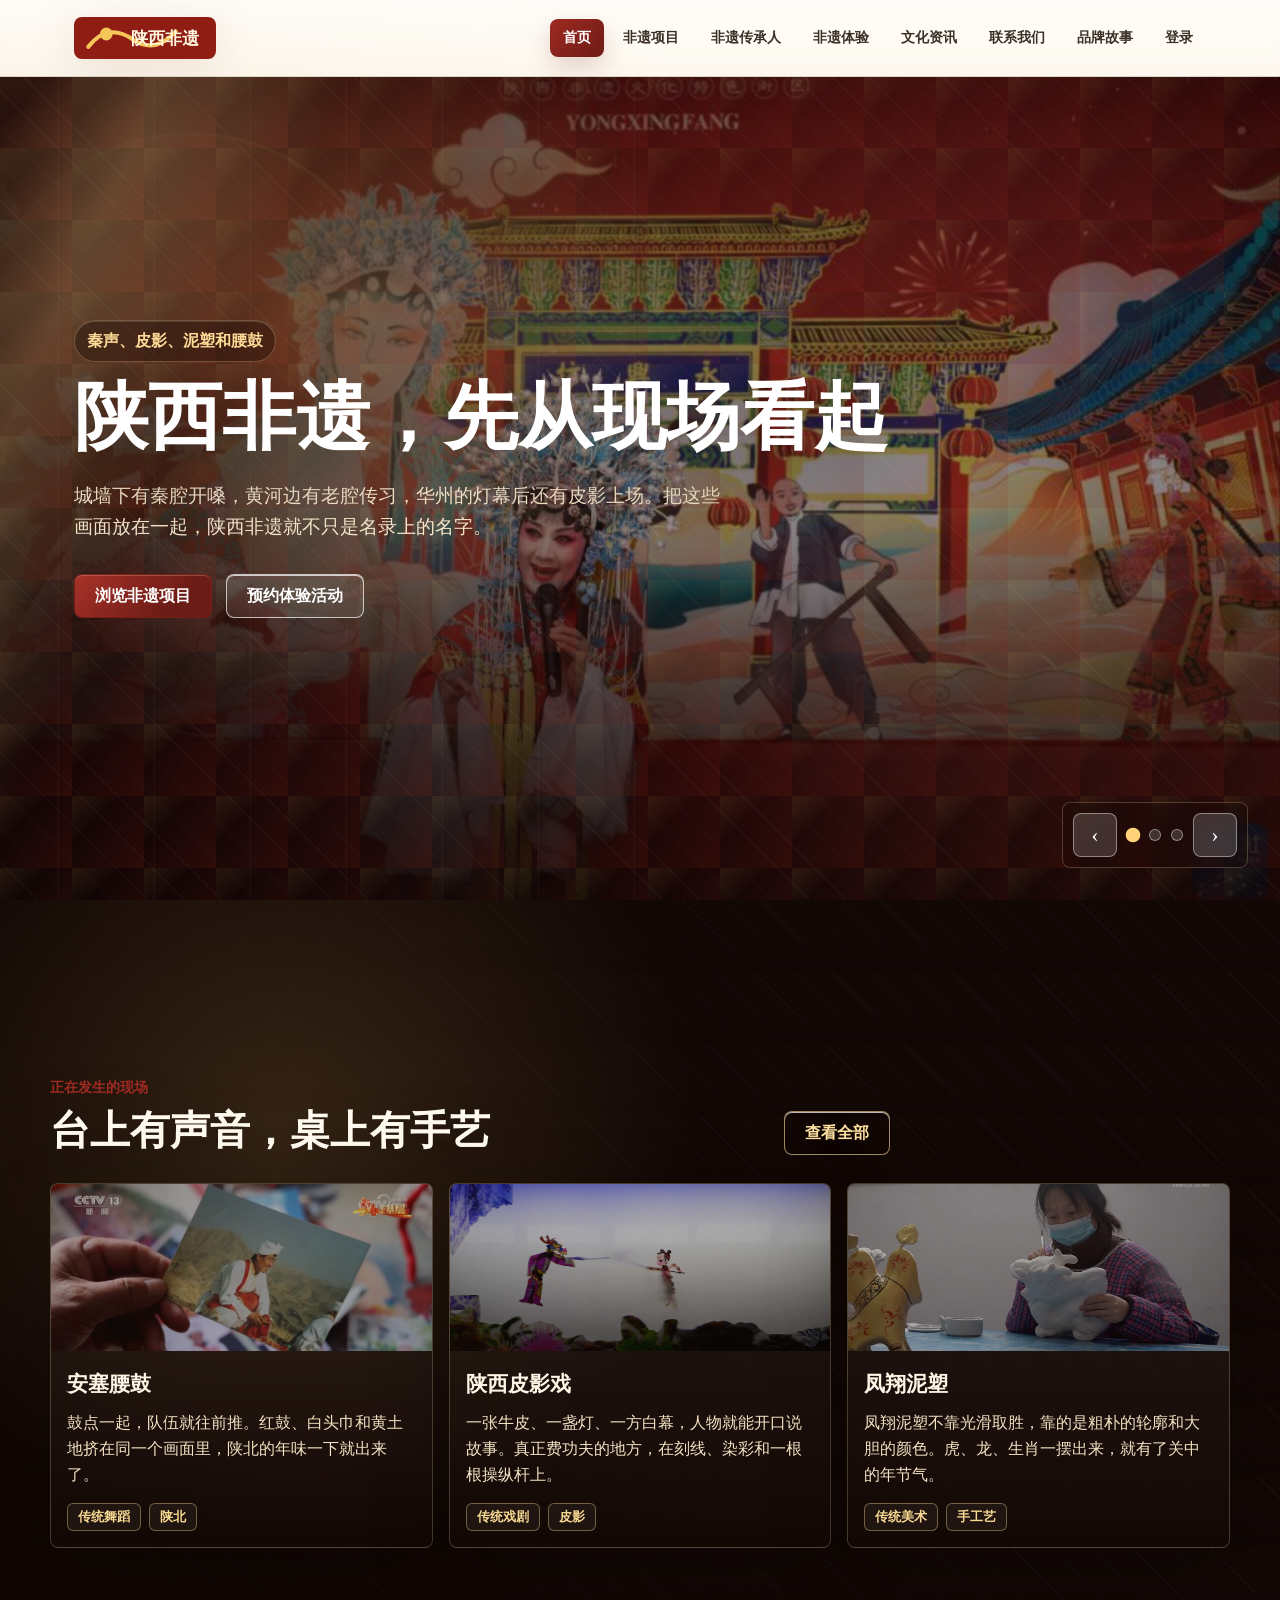
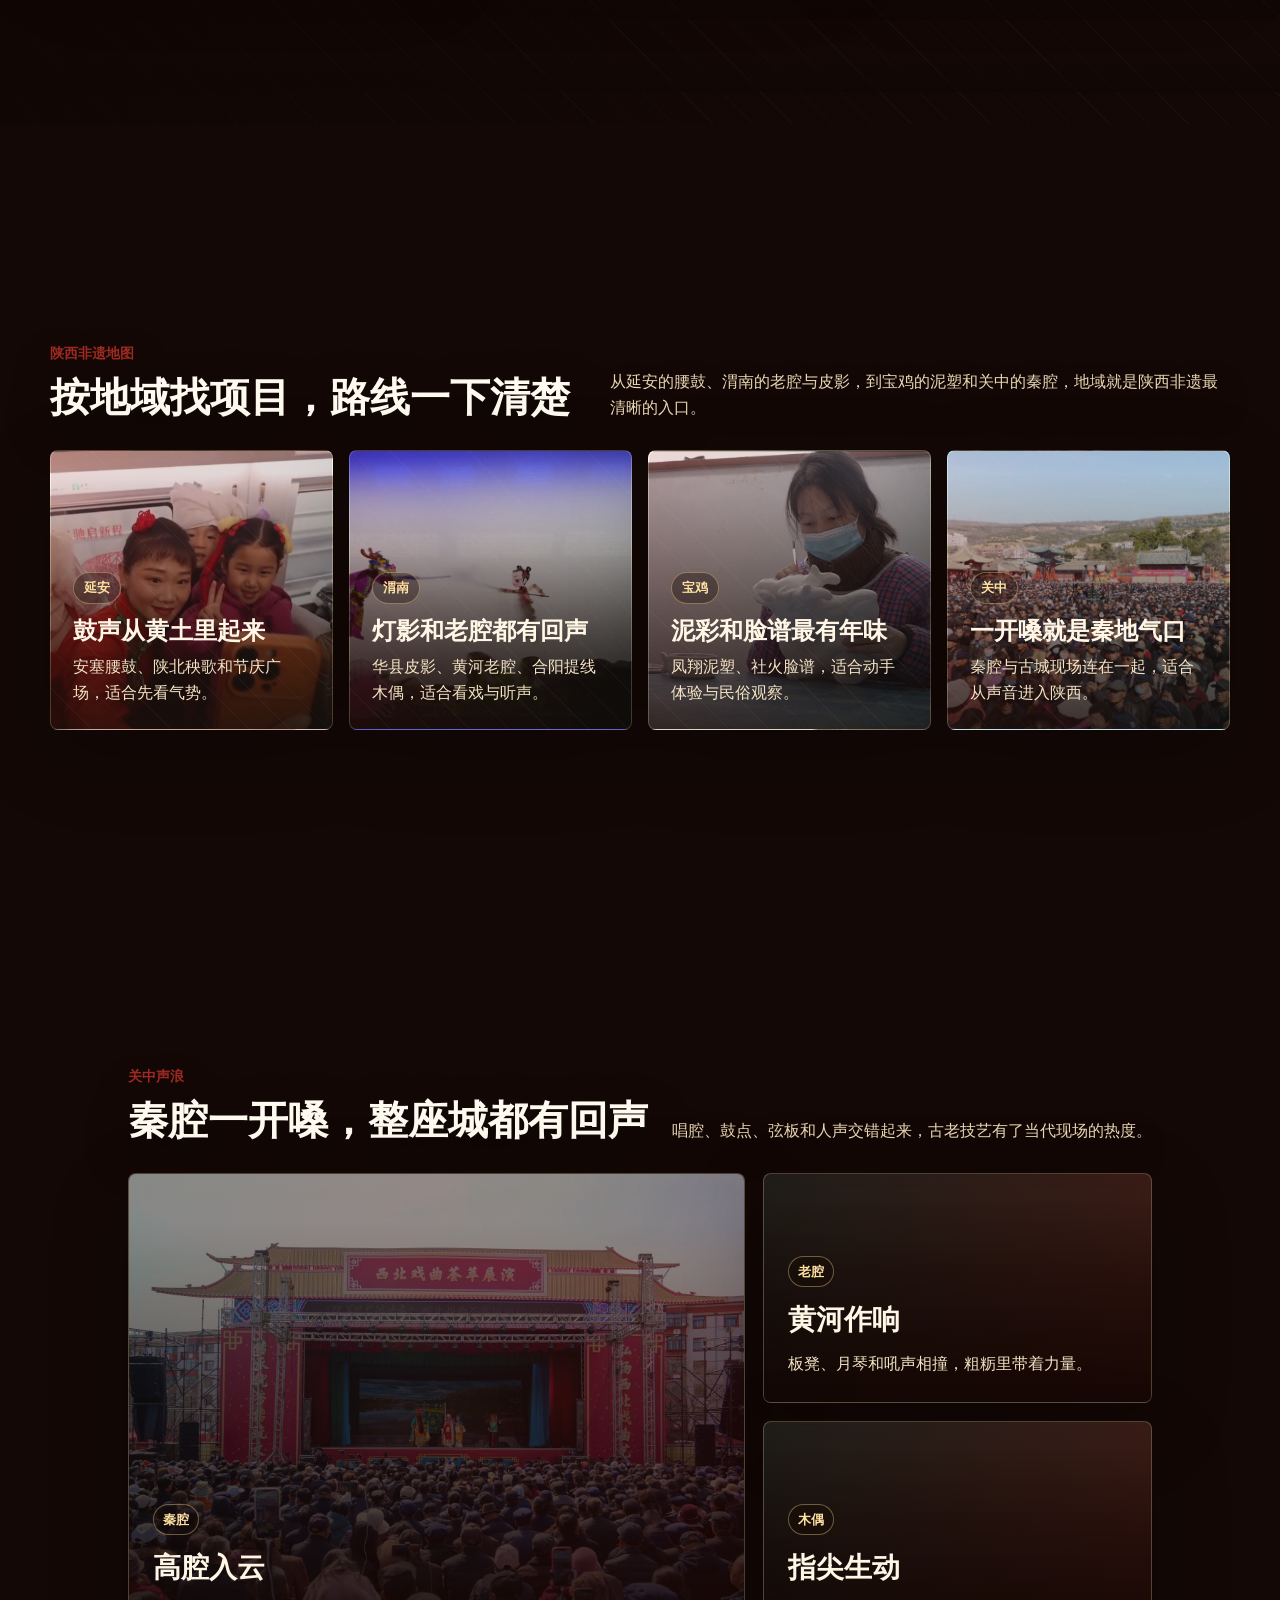
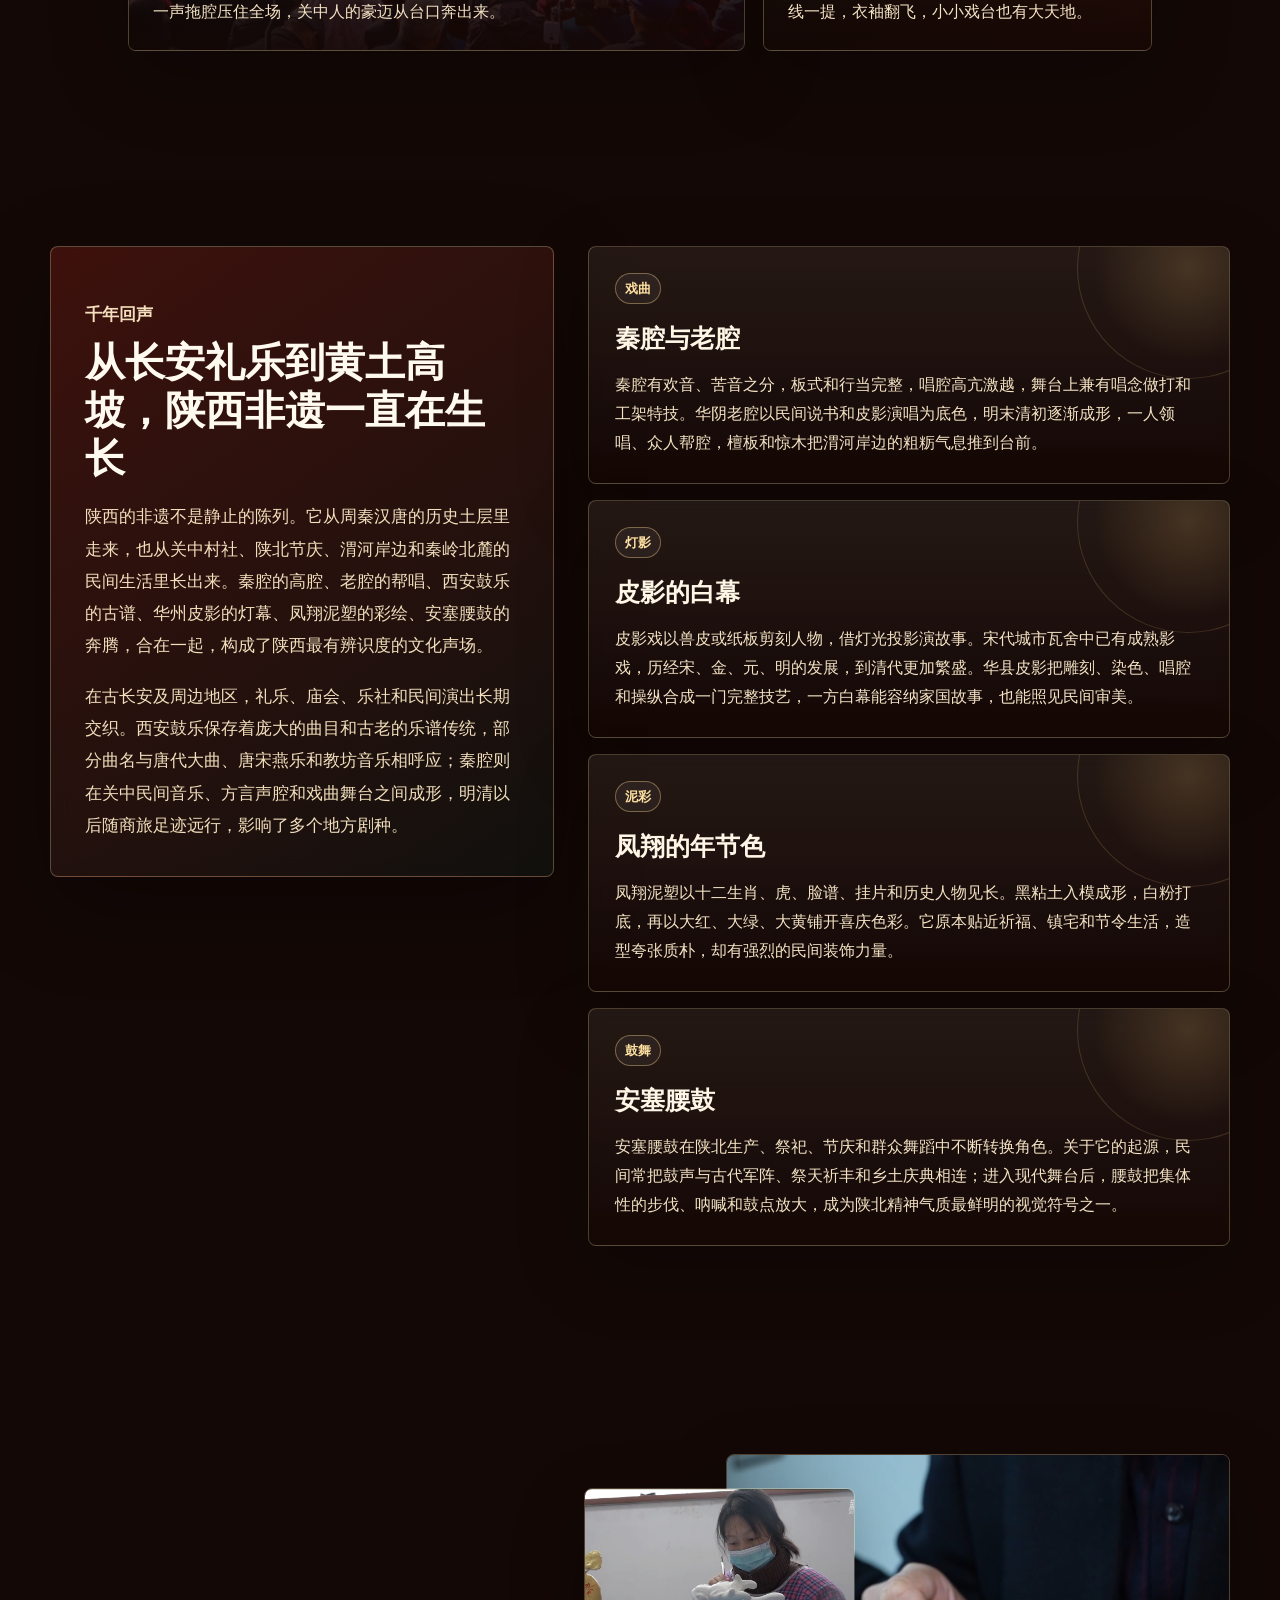
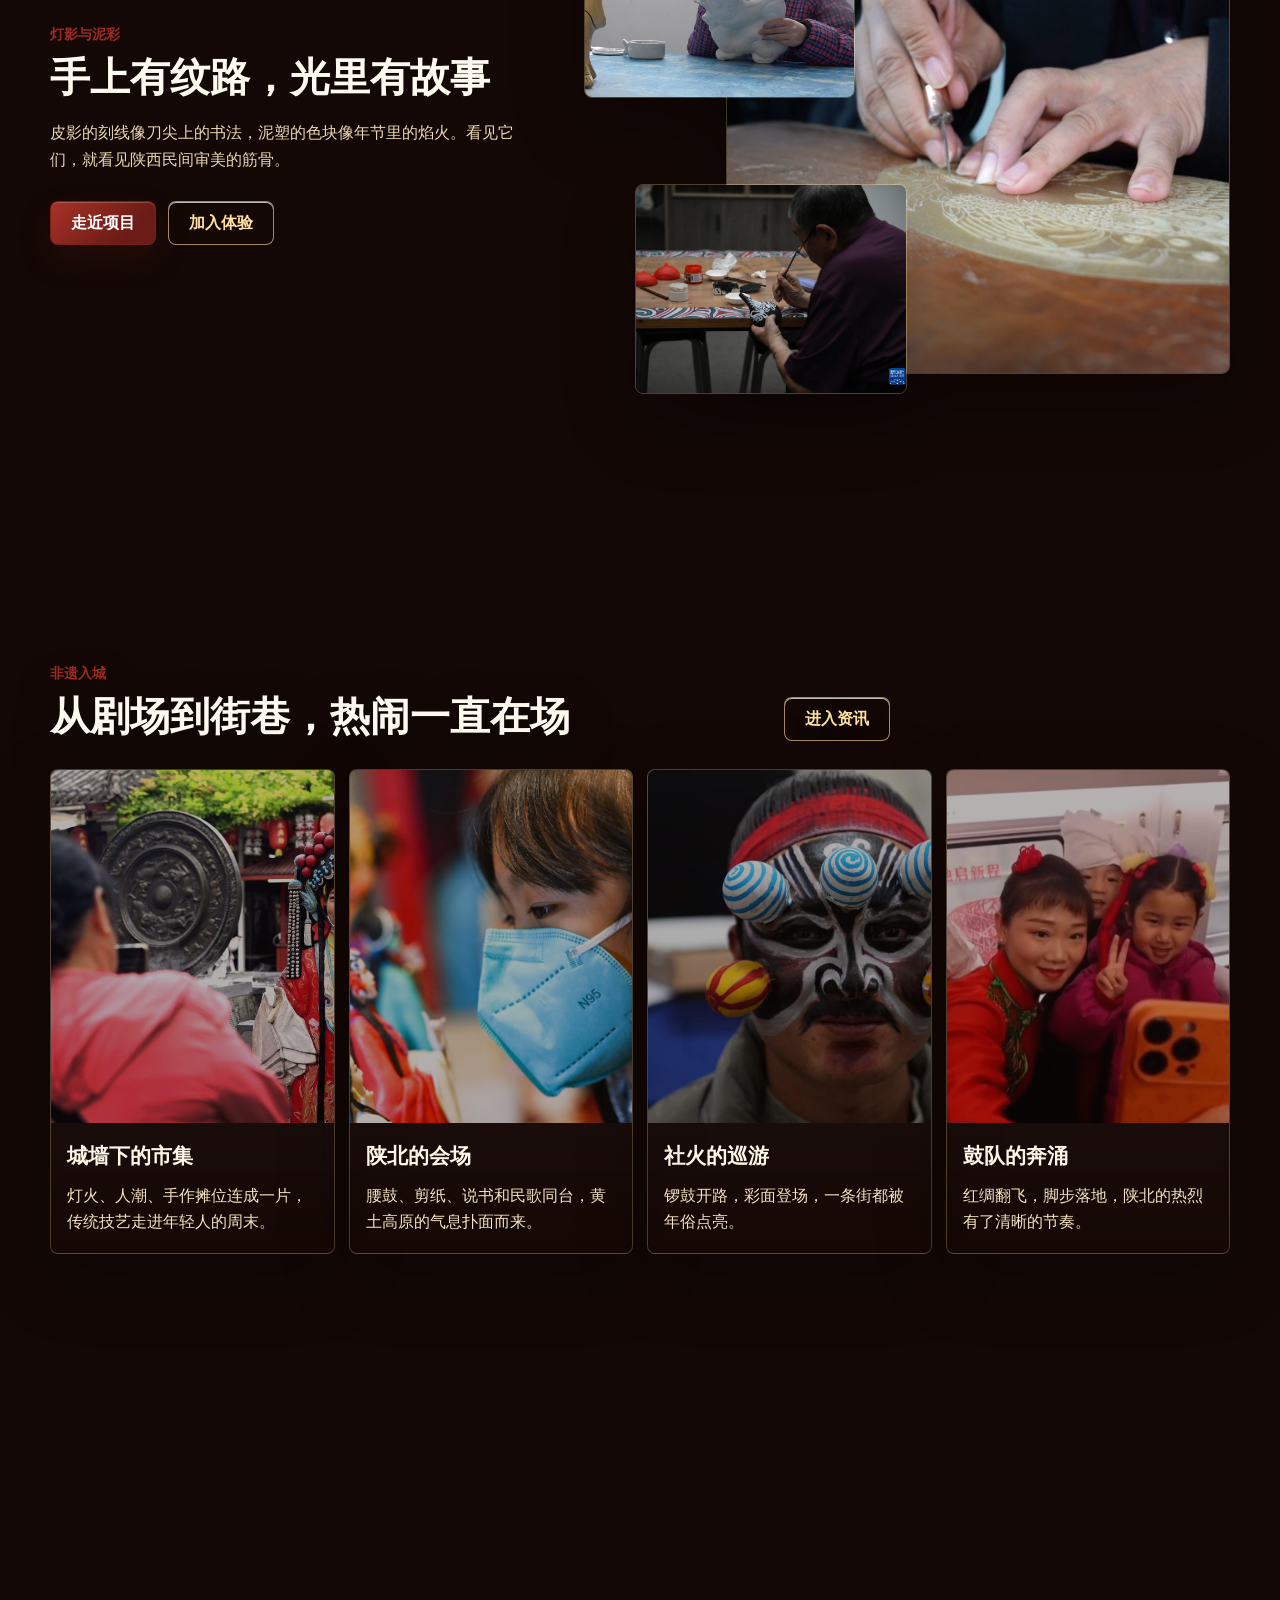
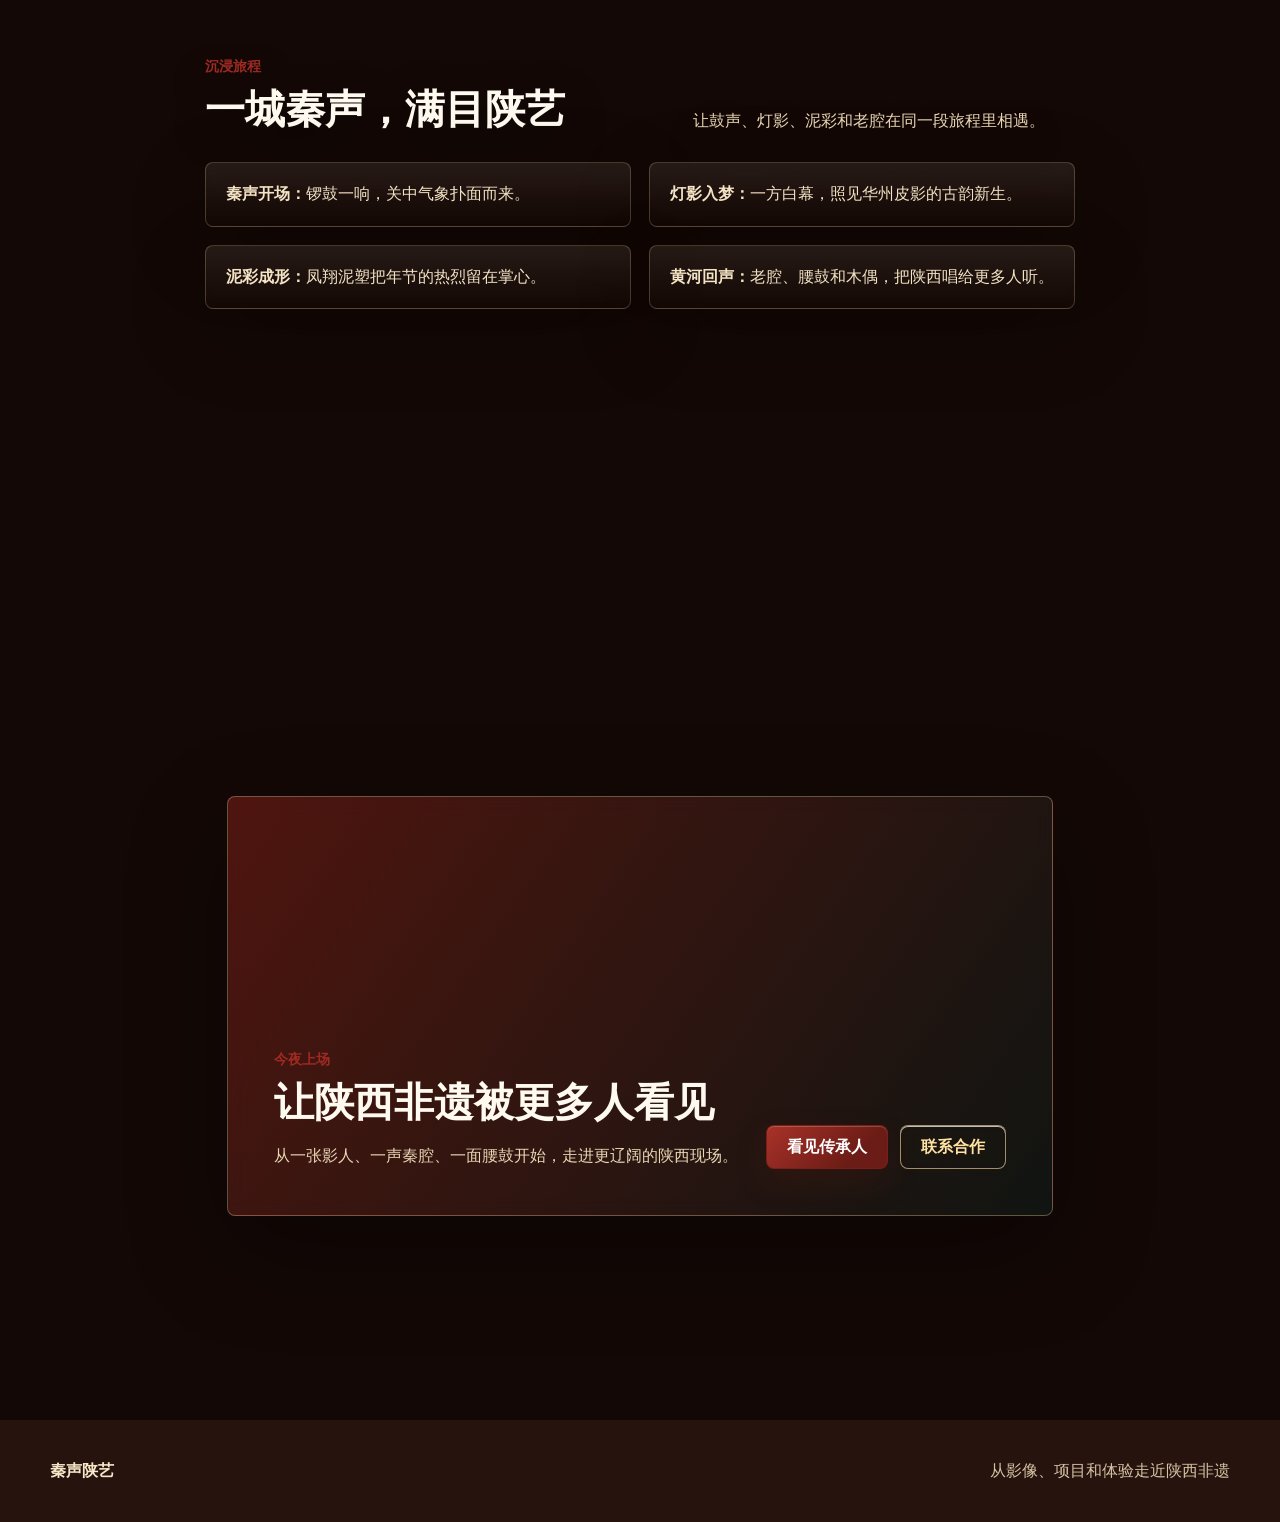
==== commit 37fad370: "优化页面滚动性能" ====
--- a/index.html
+++ b/index.html
@@ -5,9 +5,9 @@
   <meta name="viewport" content="width=device-width, initial-scale=1.0">
   <title>陕西非遗传播与互动平台</title>
   <link rel="stylesheet" href="css/reset.css?v=20260601a">
-  <link rel="stylesheet" href="css/common.css?v=20260605b">
-  <link rel="stylesheet" href="css/index.css?v=20260605b">
-  <link rel="stylesheet" href="css/responsive.css?v=20260605a">
+  <link rel="stylesheet" href="css/common.css?v=20260608a">
+  <link rel="stylesheet" href="css/index.css?v=20260608a">
+  <link rel="stylesheet" href="css/responsive.css?v=20260608a">
 </head>
 <body>
   <header class="site-header">
@@ -54,7 +54,7 @@
 
     <div class="scroll-video-page" data-scroll-video>
       <div class="scroll-video-bg" aria-hidden="true">
-        <video id="heritageScrollVideo" muted playsinline preload="auto" data-frame-rate="15" src="img/video/heritage-scroll-keyframes.mp4?v=20260601d"></video>
+        <video id="heritageScrollVideo" muted playsinline preload="metadata" data-frame-rate="10" src="img/video/heritage-scroll-keyframes.mp4?v=20260601d"></video>
         <div class="scroll-video-shade"></div>
       </div>
 
@@ -299,6 +299,6 @@
 
   <script src="js/main.js?v=20260601d"></script>
   <script src="js/carousel.js"></script>
-  <script src="js/scroll-video.js?v=20260601d"></script>
+  <script src="js/scroll-video.js?v=20260608a"></script>
 </body>
 </html>
--- a/css/common.css
+++ b/css/common.css
@@ -44,11 +44,11 @@
     linear-gradient(180deg, rgba(255, 253, 250, 0.88), rgba(255, 249, 239, 0.78));
   border-bottom: 1px solid rgba(126, 88, 47, 0.16);
   box-shadow: 0 12px 38px rgba(45, 25, 12, 0.08);
-  backdrop-filter: blur(18px) saturate(1.18);
+  backdrop-filter: blur(10px) saturate(1.08);
 }
 
 .site-header::after {
-  content: "";
+  content: none;
   position: absolute;
   left: 0;
   right: 0;
--- a/css/index.css
+++ b/css/index.css
@@ -216,8 +216,7 @@
   width: 100%;
   height: 100%;
   object-fit: cover;
-  filter: saturate(1.08) contrast(1.06) brightness(0.9);
-  will-change: transform;
+  filter: saturate(1.04) contrast(1.03) brightness(0.9);
 }
 
 .scroll-video-shade {
@@ -231,7 +230,6 @@
     repeating-linear-gradient(45deg, rgba(255, 255, 255, 0.035) 0 1px, transparent 1px 28px);
   background-size: auto, auto, 72px 72px;
   mix-blend-mode: normal;
-  animation: patternMove 12000ms linear infinite;
 }
 
 .scroll-video-shade::after {
@@ -241,7 +239,7 @@
   background: linear-gradient(115deg, transparent 0 36%, rgba(255, 219, 151, 0.2) 48%, transparent 60%);
   mix-blend-mode: screen;
   transform: translateX(-44%);
-  animation: lightSweep 6200ms ease-in-out infinite;
+  display: none;
 }
 
 .scroll-video-content {
@@ -283,7 +281,7 @@
     rgba(24, 10, 6, 0.42);
   color: #fff8ec;
   box-shadow: 0 24px 80px rgba(0, 0, 0, 0.24);
-  backdrop-filter: blur(10px) saturate(1.12);
+  backdrop-filter: blur(4px) saturate(1.04);
 }
 
 .scroll-video-page .card h3 {
@@ -319,7 +317,29 @@
   border-color: rgba(255, 226, 166, 0.6);
   color: #ffe1a1;
   background: rgba(24, 10, 6, 0.24);
-  backdrop-filter: blur(6px);
+  backdrop-filter: blur(4px);
+}
+
+@media (max-width: 960px), (hover: none) {
+  .scroll-video-bg {
+    position: absolute;
+    top: 0;
+    height: 100vh;
+    margin-bottom: 0;
+  }
+
+  .scroll-video-page .section,
+  .scroll-video-page .section.alt {
+    min-height: auto;
+    padding-top: 76px;
+    padding-bottom: 76px;
+  }
+
+  .scroll-video-page .card,
+  .scroll-video-page .timeline li,
+  .scroll-video-page .btn.secondary {
+    backdrop-filter: none;
+  }
 }
 
 .scroll-video-page .grid.three {
--- a/css/responsive.css
+++ b/css/responsive.css
@@ -17,7 +17,7 @@
     background:
       linear-gradient(180deg, rgba(255, 253, 250, 0.98), rgba(255, 248, 236, 0.98));
     box-shadow: 0 18px 44px rgba(45, 25, 12, 0.12);
-    backdrop-filter: blur(16px);
+    backdrop-filter: blur(8px);
   }
 
   .nav-list.open {
